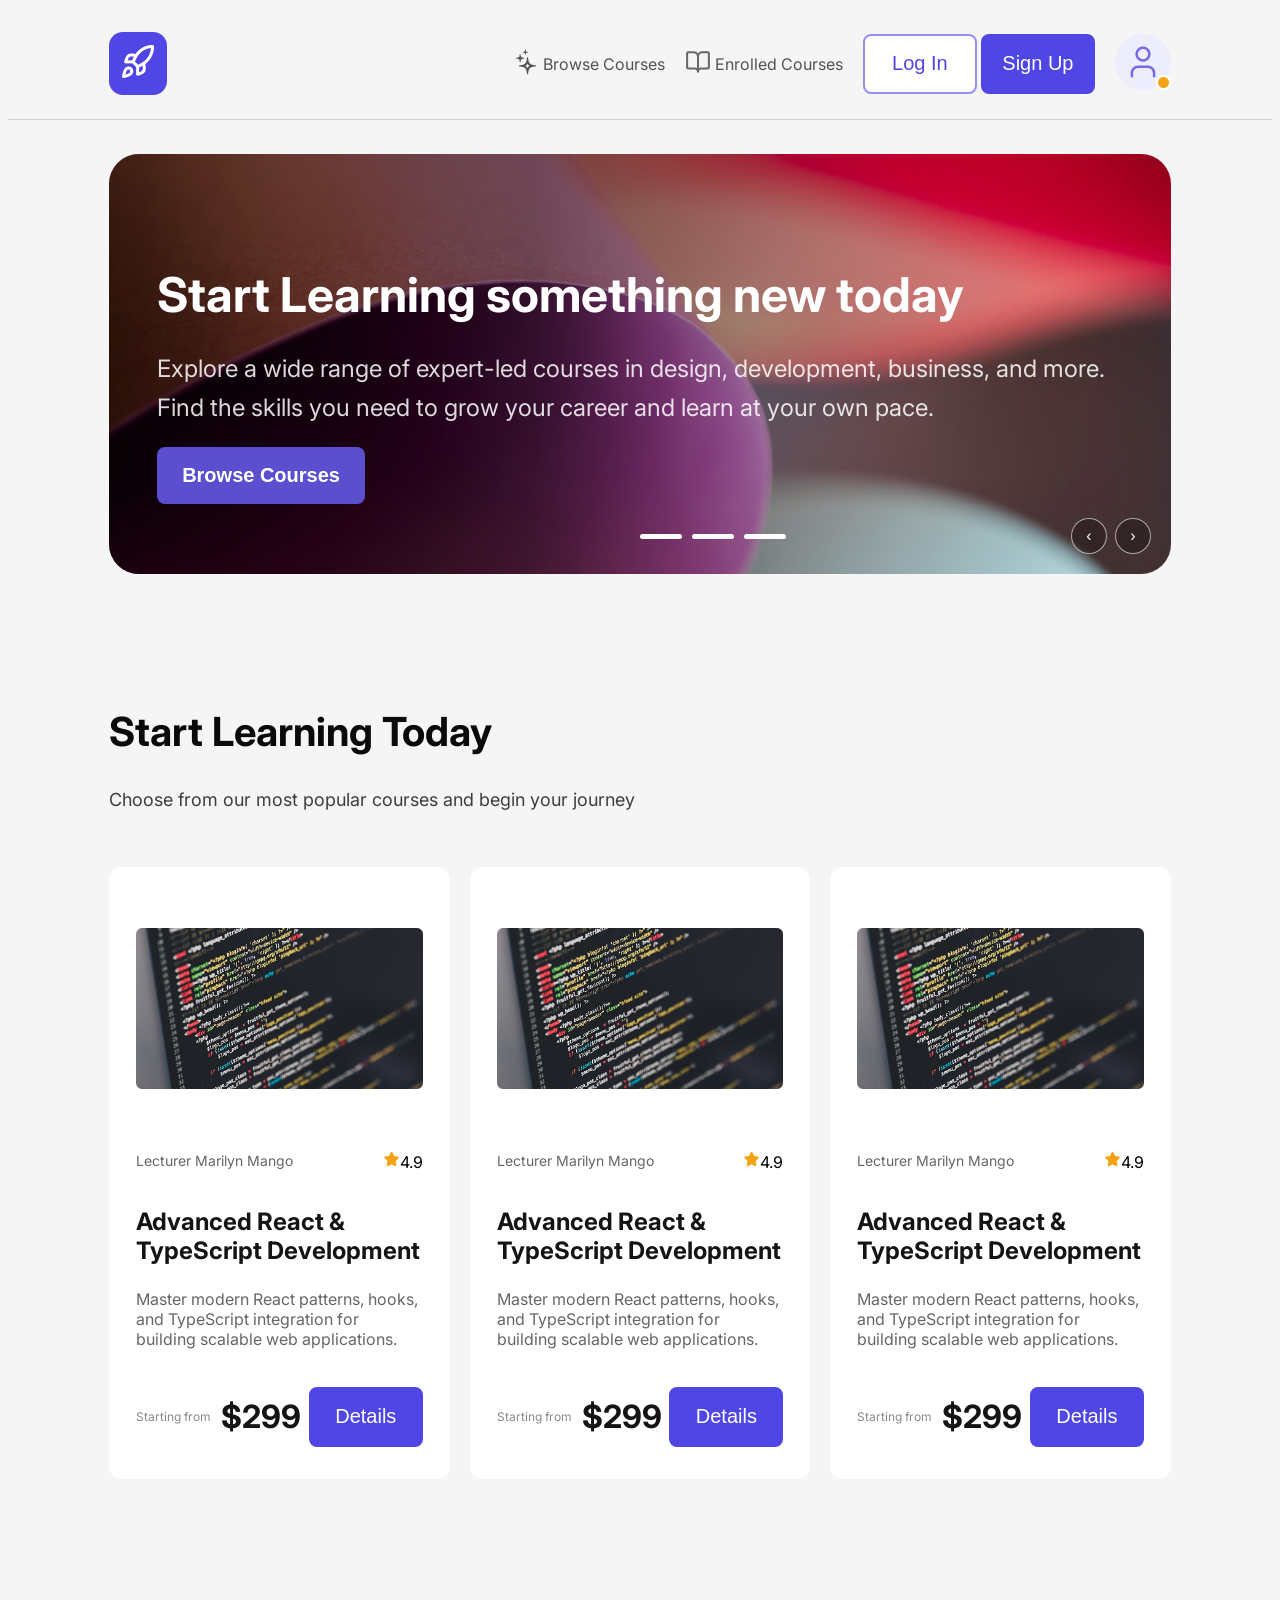
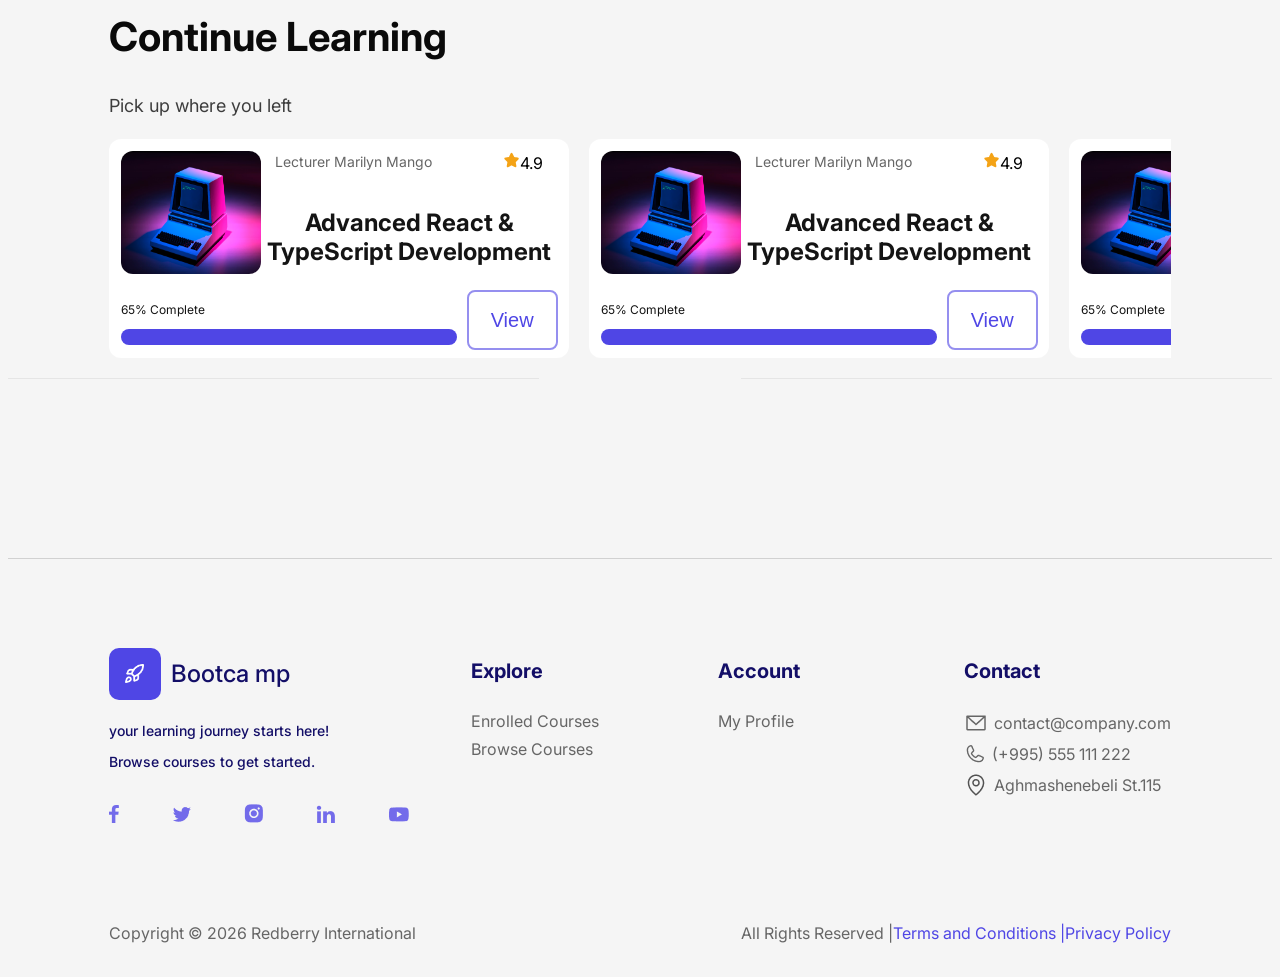
==== index.html @ 8516996d "finished home page and added sign up and login modal popups" ====
<!DOCTYPE html>
<html lang="en">
<head>
    <meta charset="UTF-8">
    <meta name="viewport" content="width=device-width, initial-scale=1.0">
    <title>Document</title>
    <link rel="stylesheet" href="style.css">
</head>
<body>
    <header class="page-header">
        <nav class="navbar">
            <a href="#">
                <div class="logo">
                    <img src="./assets/logo.png" alt="Logo">
                </div>
            </a>
            
            <div class="nav-right">
                <ul class="nav-links">
                    <a href="#">
                        <li class="nav-link">
                            <span class="nav-icon"><img src="./assets/Nav_icon_1.png" alt="Nav_icon_1"></span>
                            <span>Browse Courses</span>
                        </li>
                    </a>
                    
                    <a href="#">
                        <li class="nav-link">
                            <span class="nav-icon"><img src="./assets/Nav_icon_2.png" alt="Nav_icon_1"></span>
                            <span>Enrolled Courses</span>
                        </li>
                    </a>
                </ul>

                <div class="nav-auth">
                    <button class="btn btn-light open-btn" id="openModal">Log In</button>
                    <button class="btn btn-dark" id="openRegister">Sign Up</button>
                </div>

                <div class="nav-authed">
                    <img src="./assets/Avatar.png" alt="">
                </div>
            </div>
        </nav>
    </header>

    <!--Login Form-->

    <div class="overlay" id="modalOverlay">
        <div class="modal">
            <button class="close-btn" id="closeModal">&times;</button>

            <h2>Welcome Back</h2>
            <p>Log in to continue your learning</p>

            <div class="form-group">
                <label for="email">Email</label>
                <input type="email" id="email" placeholder="you@example.com">
            </div>

            <div class="form-group">
                <label for="password">Password</label>
                <div class="password-wrapper">
                    <input type="password" id="password" placeholder="••••••••">
                    <button type="button" class="eye-btn" id="togglePassword">👁</button>
                </div>
            </div>

            <button class="login-btn">Log In</button>

            <div class="divider">or</div>

            <div class="bottom-text">
                Don’t have an account? <a href="#">Sign Up</a>
            </div>
        </div>
    </div>

    <!-- Register form -->
    <div class="register-overlay" id="registerOverlay">
        <div class="register-modal">
            <button class="register-close" id="closeRegister">&times;</button>
            <button class="register-back" id="prevStepBtn">&#10094;</button>

            <h2>Create Account</h2>
            <p>Join and start learning today</p>

            <div class="register-progress">
                <span class="progress-line active"></span>
                <span class="progress-line"></span>
                <span class="progress-line"></span>
            </div>

            <form id="registerForm">
            <!-- Step 1 -->
            <div class="register-step active" data-step="1">
                <div class="form-group">
                    <label for="regEmail">Email*</label>
                    <input type="email" id="regEmail" placeholder="you@example.com" required>
                </div>

                <button type="button" class="register-btn" id="nextStep1">Next</button>
            </div>

            <!-- Step 2 -->
            <div class="register-step" data-step="2">
                <div class="form-group">
                    <label for="regPassword">Password*</label>
                    <div class="password-box">
                        <input type="password" id="regPassword" placeholder="Password" required>
                        <button type="button" class="eye-toggle" data-target="regPassword">👁</button>
                    </div>
                </div>

                <div class="form-group">
                    <label for="regConfirmPassword">Confirm Password*</label>
                    <div class="password-box">
                        <input type="password" id="regConfirmPassword" placeholder="••••••••" required>
                        <button type="button" class="eye-toggle" data-target="regConfirmPassword">👁</button>
                    </div>
                </div>

                <button type="button" class="register-btn" id="nextStep2">Next</button>
            </div>

            <!-- Step 3 -->
            <div class="register-step" data-step="3">
                <div class="form-group">
                    <label for="regUsername">Username*</label>
                    <input type="text" id="regUsername" placeholder="Username" required>
                </div>

                <div class="form-group">
                    <label>Upload Avatar</label>
                    <label for="avatarUpload" class="upload-box">
                        <div class="upload-icon">⇪</div>
                        <div>Drag and drop or <span>Upload file</span></div>
                        <small>JPG, PNG or WebP</small>
                    </label>
                    <input type="file" id="avatarUpload" accept=".jpg,.jpeg,.png,.webp" hidden>
                </div>

                <button type="submit" class="register-btn">Sign Up</button>
            </div>
            </form>

            <div class="register-divider">or</div>

            <div class="register-login-text">
                Already have an account? <a href="#">Log In</a>
            </div>
        </div>
    </div>

    <main>

        <section class="hero-slider">
            <div class="slider-wrap">
                <div class="slides" id="slides">

                    <div class="slide">
                        <div class="slide-bg" style="background-image: url('assets/slider-pic_1.png');"></div>
                        <div class="slide-overlay"></div>
                        <div class="slide-content">
                            <h1 class="slide-title">Start Learning something new today</h1>
                            <p class="slide-subtitle">Explore a wide range of expert-led courses in design, development, business, and more. Find the skills you need to grow your career and learn at your own pace.</p>
                            <button class="slide-btn">Browse Courses</button>
                        </div>
                    </div>

                    <div class="slide">
                        <div class="slide-bg" style="background-image: url('assets/slider-pic_1.png');"></div>
                        <div class="slide-overlay"></div>
                        <div class="slide-content">
                            <h1 class="slide-title">Start Learning something new today</h1>
                            <p class="slide-subtitle">Explore a wide range of expert-led courses in design, development, business, and more. Find the skills you need to grow your career and learn at your own pace.</p>
                            <button class="slide-btn">Browse Courses</button>
                        </div>
                    </div>

                    <div class="slide">
                        <div class="slide-bg" style="background-image: url('assets/slider-pic_1.png');"></div>
                        <div class="slide-overlay"></div>
                        <div class="slide-content">
                            <h1 class="slide-title">Start Learning something new today</h1>
                            <p class="slide-subtitle">Explore a wide range of expert-led courses in design, development, business, and more. Find the skills you need to grow your career and learn at your own pace.</p>
                            <button class="slide-btn">Browse Courses</button>
                        </div>
                    </div>

                </div>

                <div class="slider-bottom">
                    <div class="dots" id="dots">
                        <div class="dot active" onclick="goTo(0)"></div>
                        <div class="dot active" onclick="goTo(1)"></div>
                        <div class="dot active" onclick="goTo(2)"></div>
                    </div>
                    <div class="arrows">
                        <button class="arrow" onclick="prev()">&#8249;</button>
                        <button class="arrow" onclick="next()">&#8250;</button>                      
                </div>
            </div>
        </section>

        <section class="course-cards-section">
            
            <div class="component-titles">
                <h1>Start Learning Today</h1>
                <p>Choose from our most popular courses and begin your journey</p>
            </div>

            <div class="cards-wrapper">

                <div class="card">
                    <div class="image-wrapper">
                        <img src="./assets/card_pic_1.png" alt="">
                    </div>
                    <div class="rating">
                        <p>Lecturer Marilyn Mango</p>
                        <span><img src="./assets/star_icon.png" alt="">4.9</span>
                    </div>
                    <div class="card-content">
                        <h3 class="card-title">Advanced React & TypeScript Development</h3>
                        <p>Master modern React patterns, hooks, and TypeScript integration for building scalable web applications.</p>
                    </div>
                    <div class="card-footer">
                        <div class="price-div">
                            <small>Starting from</small>
                            <h3 class="price">$299</h3>
                        </div>

                        <button class="btn btn-dark">Details</button>
                    </div>
                </div>

                <div class="card">
                    <div class="image-wrapper">
                        <img src="./assets/card_pic_1.png" alt="">
                    </div>
                    <div class="rating">
                        <p>Lecturer Marilyn Mango</p>
                        <span><img src="./assets/star_icon.png" alt="">4.9</span>
                    </div>

                    <div class="card-content">
                        <h3 class="card-title">Advanced React & TypeScript Development</h3>
                        <p>Master modern React patterns, hooks, and TypeScript integration for building scalable web applications.</p>
                    </div>

                    <div class="card-footer">
                        <div class="price-div">
                            <small>Starting from</small>
                            <h3 class="price">$299</h3>
                        </div>

                        <button class="btn btn-dark">Details</button>
                    </div>
                </div>

                <div class="card">
                    <div class="image-wrapper">
                        <img src="./assets/card_pic_1.png" alt="">
                    </div>
                    <div class="rating">
                        <p>Lecturer Marilyn Mango</p>
                        <span><img src="./assets/star_icon.png" alt="">4.9</span>
                    </div>

                    <div class="card-content">
                        <h3 class="card-title">Advanced React & TypeScript Development</h3>
                        <p>Master modern React patterns, hooks, and TypeScript integration for building scalable web applications.</p>
                    </div>

                    <div class="card-footer">
                        <div class="price-div">
                            <small>Starting from</small>
                            <h3 class="price">$299</h3>
                        </div>

                        <button class="btn btn-dark">Details</button>
                    </div>
                </div>
                
            </div>
        </section>

        <section class="continue-learning-section">

            <div class="component-titles">
                <h1>Continue Learning</h1>
                <p>Pick up where you left</p>
            </div>

            <div class="cards-wrapper">
                <div class="card-small">
                    <div class="small-card-top">
                        <div class="card-small-img">
                            <img src="./assets/15d2add9f18fc16388ceb80abb81b0a2e0f7949b.png" alt="">
                        </div>
                        <div class="small-card-content">
                            <div class="rating">
                                <p>Lecturer Marilyn Mango</p>
                                <span><img src="./assets/star_icon.png" alt="">4.9</span>
                            </div>

                            <div class="card-title-div">
                                <h3 class="card-title">Advanced React & TypeScript Development</h3>
                            </div>
                        </div>
                    </div>
                    
                    <div class="card-progress-wrapper">
                        <div class="progress">
                            <p>65% Complete</p>
                            <div class="progress-bar"></div>
                        </div>
                        <button class="btn btn-light">View</button>
                    </div>
                </div>

                <div class="card-small">
                    <div class="small-card-top">
                        <div class="card-small-img">
                            <img src="./assets/15d2add9f18fc16388ceb80abb81b0a2e0f7949b.png" alt="">
                        </div>
                        <div class="small-card-content">
                            <div class="rating">
                                <p>Lecturer Marilyn Mango</p>
                                <span><img src="./assets/star_icon.png" alt="">4.9</span>
                            </div>

                            <div class="card-title-div">
                                <h3 class="card-title">Advanced React & TypeScript Development</h3>
                            </div>
                        </div>
                    </div>
                    
                    <div class="card-progress-wrapper">
                        <div class="progress">
                            <p>65% Complete</p>
                            <div class="progress-bar"></div>
                        </div>
                        <button class="btn btn-light">View</button>
                    </div>
                </div>

                <div class="card-small">
                    <div class="small-card-top">
                        <div class="card-small-img">
                            <img src="./assets/15d2add9f18fc16388ceb80abb81b0a2e0f7949b.png" alt="">
                        </div>
                        <div class="small-card-content">
                            <div class="rating">
                                <p>Lecturer Marilyn Mango</p>
                                <span><img src="./assets/star_icon.png" alt="">4.9</span>
                            </div>

                            <div class="card-title-div">
                                <h3 class="card-title">Advanced React & TypeScript Development</h3>
                            </div>
                        </div>
                    </div>
                    
                    <div class="card-progress-wrapper">
                        <div class="progress">
                            <p>65% Complete</p>
                            <div class="progress-bar"></div>
                        </div>
                        <button class="btn btn-light">View</button>
                    </div>
                </div>
            </div>
        </section>

    </main>

    <div class="divider"></div>

    <footer class="page-footer">
        <div class="footer-wrapper">
            <div class="footer-left">
                <div class="footer-logo-div">
                    <img class="logo-footer" src="./assets/logo.png" alt="">
                    <h2>Bootca mp</h2>
                </div>

                <div class="footer-text">
                    <p>your learning journey starts here!</p>
                    <p>Browse courses to get started.</p>
                </div>

                <div class="footer-socials">
                    <a href=""><img src="./assets/Facebook.png" alt=""></a>
                    <a href=""><img src="./assets/Twitter.png" alt=""></a>
                    <a href=""><img src="./assets/Instagram.png" alt=""></a>
                    <a href=""><img src="./assets/LinkedIn.png" alt=""></a>
                    <a href=""><img src="./assets/YouTube.png" alt=""></a>
                </div>
            </div>

            <div class="footer-right">
                <div class="footer-column">
                    <h3 class="footer-column-title">Explore</h3>
                    <a href="#">Enrolled Courses</a>
                    <a href="">Browse Courses</a>
                </div>

                <div class="footer-column">
                    <h3 class="footer-column-title">Account</h3>
                    <a href="#">My Profile</a>
                </div>

                <div class="footer-column">
                    <h3 class="footer-column-title">Contact</h3>
                    <span><img src="./assets/mail_icon.png" alt="">contact@company.com</span>
                    <span><img src="./assets/phone_icon.png" alt="">(+995) 555 111 222</span>
                    <span><img src="./assets/location_icon.png" alt="">Aghmashenebeli St.115</span>
                </div>
            </div>
        </div>

        <div class="footer-copyright">
            <p>Copyright © 2026 Redberry International</p>
            <div class="copyright-right">
                <p>All Rights Reserved <span>|</span></p>
                <a href="">Terms and Conditions <span>|</span></a>
                <a href=""> Privacy Policy</a>
            </div>
        </div>
    </footer>
    
    <script src="./script.js"></script>
</body>
</html>
---- style.css ----
@import url('https://fonts.googleapis.com/css2?family=Inter:ital,opsz,wght@0,14..32,100..900;1,14..32,100..900&family=Noto+Sans+Georgian:wght@100..900&family=Noto+Serif+Georgian:wght@100..900&family=Poppins:ital,wght@0,100;0,200;0,300;0,400;0,500;0,600;0,700;0,800;0,900;1,100;1,200;1,300;1,400;1,500;1,600;1,700;1,800;1,900&family=Quicksand:wght@300..700&display=swap');

body{
    background-color: #F5F5F5;
    font-family: 'inter';
}

a{
    text-decoration: none;
}

.page-header{
    width: 100%;;
    border-bottom: 1px solid #D1D1D1;
    padding-top: 24px;
    padding-bottom: 24px;
}

/* ─── Navigation Bar ─── */

.navbar{
    display: flex;
    justify-content: space-between;
    align-items: center;
    width: 84%;
    margin: auto;
}

.logo{
    background-color: #4F46E5;
    width: fit-content;
    padding: 13px;
    border-radius: 14px;
}

ul{
    list-style-type: none;
}

.nav-links{
    display: flex;
    justify-content: space-between;
    gap: 20px;
    align-items: center;
}

.nav-link{
    display: flex;
    align-items: center;
    gap: 4px;
}

.nav-links a{
    color: #525252;
}

.nav-right{
    display: flex;
    justify-content: space-between;
    align-items: center;
    gap: 20px;
}

.nav-authed{
  cursor: pointer;
}

/* ─── Log in and Sign up buttons ─── */

.btn{
  width: 114px;
  height: 60px;
  padding: 12px 16px 12px 16px;
  font-size: 10px;
  border-radius: 8px;
  font-size: 20px;
  cursor: pointer;
}

.btn-light{
    background-color: white;
    color: #4F46E5;
    border: 2px solid #958FEF;
}

.btn-dark{
    background-color: #4F46E5;
    color: #FFFFFF;
    border: none;
    border: 2px solid #4F46E5;
}

main{
    width: 84%;
    margin: auto;
}

.hero-slider{
  padding-bottom: 100px;
}

.slider-wrap {
  margin-top: 34px;
  border-radius: 30px;
  overflow: hidden;
  position: relative;
  height: 420px;
}

.slides {
  display: flex;
  height: 100%;
  transition: transform 0.5s ease;
}

.slide {
  min-width: 100%;
  height: 100%;
  position: relative;
  display: flex;
  align-items: center;
}

.slide-bg {
  position: absolute;
  inset: 0;
  background-size: cover;
  background-position: center;
}


.slide-overlay {
  position: absolute;
  inset: 0;
  background: linear-gradient(to right, rgba(0,0,0,0.55) 40%, transparent 100%);
}


.slide-content {
  position: relative;
  z-index: 1;
  padding: 2.5rem 3rem;
  max-width: 1470px;
}

.slide-title {
  color: #fff;
  font-size: 48px;
  font-weight: 700;
  line-height: 1.3;
  margin-bottom: 12px;
}

.slide-subtitle {
  color: rgba(255, 255, 255, 0.85);
  font-size: 24px;
  line-height: 1.6;
  margin-bottom: 20px;
}

.slide-btn {
  display: inline-block;
  padding: 17px 25px;
  background: #5b4fcf;
  color: #fff;
  border: none;
  border-radius: 8px;
  font-size: 20px;
  font-weight: 600;
  cursor: pointer;
}

.slide-btn:hover {
  background: #4a3fb5;
}

.slider-bottom {
  position: absolute;
  bottom: 20px;
  left: 0;
  right: 0;
  display: flex;
  align-items: center;
  justify-content: space-between;
  padding: 0 20px;
  z-index: 10;
}

.dots {
  display: flex;
  gap: 10px;
  margin-left: 50%;
}

.dot {
  width: 28px;
  height: 5px;
  border-radius: 3px;
  background: rgba(255, 255, 255, 0.4);
  cursor: pointer;
  transition: background 0.3s, width 0.3s;
}

.dot.active {
  background: #fff;
  width: 42px;
}

.arrows {
  display: flex;
  gap: 8px;
}

.arrow {
  width: 36px;
  height: 36px;
  border-radius: 50%;
  border: 1.5px solid rgba(255, 255, 255, 0.6);
  background: rgba(0, 0, 0, 0.25);
  color: #fff;
  font-size: 16px;
  cursor: pointer;
  display: flex;
  align-items: center;
  justify-content: center;
  transition: background 0.2s;
}

.arrow:hover {
  background: rgba(0, 0, 0, 0.5);
}

.section-titles{
  height: 76px;
}

.section-title{
  color: #0A0A0A;
  font-size: 40px;
}

.section-subtitle{
  color: #3D3D3D;
  size: 18px;
}

/* ─── Cards Section ─── */


.course-cards-section{
  padding-bottom: 100px;
}

.cards-wrapper{
  overflow: hidden;
  width: 100%;
  display: flex;
  justify-content: space-between;
  gap: 20px;
}

.component-titles{
  width: 540px;
  height: 80px;
  padding-bottom: 80px;
}

.card{
  background-color: #FFFFFF;
  width: 480px;
  height: fit-content;
  padding:10px;
  border: 1px solid #FFFFFF;
  border-radius: 12px;
}

.image-wrapper{
  width: 100%;
  height: 260px;
  display: flex;
  align-items: center;
  justify-content: center;
  margin: auto;
}

.image-wrapper img{
  width: 90%;
}

.rating{
  width: 90%;
  margin: auto;
  display: flex;
  justify-content: space-between;
  align-items: center;
}

.card-content{
  width: 90%;
  margin: auto;
}

.price-div{
  display: flex;
  align-items: center;
  gap: 10px;
}

.card-footer{
  width: 90%;
  margin: auto;
  display: flex;
  justify-content: space-between;
  align-items: center;
}

.rating p{
  color: #666666;
  font-size: 14px;
}

.card-content p{
  color: #666666;
  font-size: 16px;
}

.price-div small{
  color: #8A8A8A;
  font-size: 12px;
}

.price{
  color: #141414;
  font-size: 32px;
}

.card-title{
  color: #141414;
  font-size: 24px;
}

.component-titles h1{
  color: #0A0A0A;
  font-size: 40px;
}

.component-titles p{
  color: #3D3D3D;
  font-size: 18px;
}

/* ─── Continue Learning Section ─── */

.continue-learning-section{
  display: flex;
  flex-direction: column;
}

.card-small{
  width: 490px;
  height: 219px;
  background-color: white;
  border-radius: 12px;
}

.card-small-img img{
  width: 140px;
  height: 123px;
  border-radius: 12px;
}

.small-card-top{
  width: 95%;
  margin: auto;
  display: flex;
  justify-content: space-between;
  align-items: center;
}

.small-card-content{
  display: flex;
  flex-direction: column;
}

.card-title-div{
  text-align: center;
}

.card-progress-wrapper{
  width: 95%;
  margin: auto;
  display: flex;
  justify-content: space-between;
  gap: 10px;
}

.card-progress-wrapper p{
  font-size: 12px;
  color: #141414;
}

.progress-bar{
  width: 336px;
  height: 16px;
  background-color: #4F46E5;
  border-radius: 30px;
}


/* ─── Footer ─── */

.footer-wrapper{
  display: flex;
  justify-content: space-between;
  width: 84%;
  margin-left: auto;
  margin-right: auto;
}

.page-footer{
  padding-top: 80px;
  margin-top: 200px;
  padding-bottom: 10px;
  width: 100%;
  border-top: 1px solid #D1D1D1;
}

.footer-left{
  flex: 0 0 300px;
  min-width: 0;
}

.logo-footer{
  background-color: #4F46E5;
  width: 19px;
  height: 19px;
  padding: 16px 17px 17px 16px;
  border-radius: 10px;
}

.footer-logo-div{
  display: flex;
  align-items: center;
  gap: 10px;
}

.footer-logo-div h2{
  color: #130E67;
  font-size: 24px;
  font-weight: 500;
}

.footer-text{
  color: #130E67;
  font-size: 14px;
  font-weight: 500;
}

.footer-socials{
  display: flex;
  justify-content: space-between;
  align-items: center;
  gap: 22px;
  padding-top: 20px;
}

/* ─── Footer Right Side ─── */

.footer-right{
  flex: 0 0 700px;
  display: flex;
  justify-content: space-between;
  gap: 40px;
}

.footer-column{
  display: flex;
  flex-direction: column;
  gap: 8px;
  flex: 1;
  min-width: 0;
}

.footer-column a{
  color: #666666;
  text-decoration: none;
  font-weight: 400;
  font-size: 16px;
}

.footer-column span{
  display: flex;
  align-items: center;
  color:#666666;
  gap: 6px;
  font-weight: 400;
  font-size: 16px;
}

.footer-column-title{
  color: #130E67;
  font-size: 20px;
  font-weight: 600px;
}

.footer-copyright{
  color: #666666;
  padding-top: 80px;
  display: flex;
  justify-content: space-between;
  width: 84%;
  margin: auto;
}

.copyright-right{
  display: flex;
  justify-content: space-evenly;
  align-items: center;
}

.copyright-right a{
  text-decoration: none;
  color: #4F46E5;
}

/* Sign in popup */
.overlay {
  position: fixed;
  inset: 0;
  background: rgba(0, 0, 0, 0.25);
  display: none;
  justify-content: center;
  align-items: center;
  z-index: 999;
}

.overlay.active {
  display: flex;
}

.modal {
  background: #fff;
  width: 420px;
  max-width: 90%;
  border-radius: 14px;
  padding: 30px 28px;
  position: relative;
  box-shadow: 0 20px 50px rgba(0, 0, 0, 0.2);
}

.close-btn {
  position: absolute;
  top: 14px;
  right: 16px;
  font-size: 28px;
  color: #888;
  cursor: pointer;
  border: none;
  background: none;
}

.close-btn:hover {
  color: #333;
}

.modal h2 {
  text-align: center;
  font-size: 42px;
  margin-bottom: 8px;
  color: #111;
  font-weight: 700;
}

.modal p {
  text-align: center;
  color: #777;
  margin-bottom: 28px;
  font-size: 16px;
}

.form-group {
  margin-bottom: 18px;
}

.form-group label {
  display: block;
  margin-bottom: 8px;
  font-size: 15px;
  color: #333;
  font-weight: 600;
}

.form-group input {
  width: 90%;
  padding: 14px;
  border: 1px solid #d4d4d4;
  border-radius: 8px;
  font-size: 16px;
  outline: none;
}

.form-group input:focus {
  border-color: #5b4df5;
}

.password-wrapper {
  position: relative;
}


.eye-btn {
  position: absolute;
  right: 12px;
  top: 50%;
  transform: translateY(-50%);
  border: none;
  background: none;
  cursor: pointer;
  font-size: 18px;
  color: #777;
}

.login-btn {
  width: 100%;
  padding: 14px;
  border: none;
  border-radius: 8px;
  background: #5546f2;
  color: white;
  font-size: 16px;
  cursor: pointer;
  margin-top: 6px;
  transition: 0.2s;
}

.login-btn:hover {
  background: #4537db;
}

.divider {
  text-align: center;
  margin: 20px 0 14px;
  color: #aaa;
  position: relative;
  font-size: 14px;
}

.divider::before,
.divider::after {
  content: "";
  position: absolute;
  top: 50%;
  width: 42%;
  height: 1px;
  background: #e5e5e5;
}

.divider::before {
  left: 0;
}

.divider::after {
  right: 0;
}

.bottom-text {
  text-align: center;
  font-size: 14px;
  color: #666;
}

.bottom-text a {
  color: #111;
  font-weight: 600;
  text-decoration: underline;
}

/* -- registration -- */

.register-overlay {
  position: fixed;
  inset: 0;
  background: rgba(0, 0, 0, 0.28);
  display: none;
  justify-content: center;
  align-items: center;
  z-index: 9999;
}

.register-overlay.active {
  display: flex;
}

.register-modal {
  position: relative;
  width: 380px;
  max-width: 92%;
  background: #fff;
  border-radius: 14px;
  padding: 28px 26px 24px;
  box-shadow: 0 20px 50px rgba(0, 0, 0, 0.18);
}

.register-close,
.register-back {
  position: absolute;
  top: 14px;
  border: none;
  background: none;
  font-size: 28px;
  color: #888;
  cursor: pointer;
  line-height: 1;
}

.register-close {
  right: 16px;
}

.register-back {
  left: 16px;
  display: none;
}

.register-close:hover,
.register-back:hover {
  color: #333;
}

.register-modal h2 {
  text-align: center;
  font-size: 28px;
  font-weight: 700;
  color: #1c1c1c;
  margin-bottom: 8px;
  margin-top: 18px;
}

.register-modal p {
  text-align: center;
  color: #777;
  font-size: 15px;
  margin-bottom: 18px;
}

.register-progress {
  display: flex;
  gap: 8px;
  margin-bottom: 22px;
}

.progress-line {
  flex: 1;
  height: 6px;
  background: #e4e1ff;
  border-radius: 999px;
}

.progress-line.active {
  background: #5647f5;
}

.register-step {
  display: none;
}

.register-step.active {
  display: block;
}

.form-group {
  margin-bottom: 18px;
}

.form-group label {
  display: block;
  margin-bottom: 8px;
  color: #333;
  font-size: 14px;
  font-weight: 600;
}

.form-group input[type="email"],
.form-group input[type="password"],
.form-group input[type="text"] {
  width: 90%;
  height: 46px;
  padding: 0 14px;
  border: 1px solid #d8d8d8;
  border-radius: 8px;
  font-size: 15px;
  outline: none;
}

.form-group input:focus {
  border-color: #5647f5;
}

.password-box {
  position: relative;
}

.password-box input {
  padding-right: 46px;
}

.eye-toggle {
  position: absolute;
  right: 12px;
  top: 50%;
  transform: translateY(-50%);
  border: none;
  background: none;
  color: #888;
  cursor: pointer;
  font-size: 16px;
}

.register-btn {
  width: 100%;
  height: 48px;
  border: none;
  border-radius: 8px;
  background: #5647f5;
  color: white;
  font-size: 16px;
  cursor: pointer;
  margin-top: 4px;
}

.register-btn:hover {
  background: #4637e6;
}

.upload-box {
  border: 1.5px solid #d8d8d8;
  border-radius: 10px;
  min-height: 108px;
  display: flex;
  flex-direction: column;
  justify-content: center;
  align-items: center;
  color: #666;
  text-align: center;
  cursor: pointer;
  padding: 16px;
}

.upload-box span {
  color: #5647f5;
  text-decoration: underline;
}

.upload-box small {
  display: block;
  margin-top: 6px;
  color: #9a9a9a;
}

.upload-icon {
  font-size: 28px;
  margin-bottom: 8px;
  color: #999;
}

.register-divider {
  text-align: center;
  margin: 18px 0 12px;
  color: #aaa;
  position: relative;
  font-size: 14px;
}

.register-divider::before,
.register-divider::after {
  content: "";
  position: absolute;
  top: 50%;
  width: 43%;
  height: 1px;
  background: #e5e5e5;
}

.register-divider::before {
  left: 0;
}

.register-divider::after {
  right: 0;
}

.register-login-text {
  text-align: center;
  font-size: 14px;
  color: #666;
}

.register-login-text a {
  color: #222;
  font-weight: 600;
  text-decoration: underline;
}
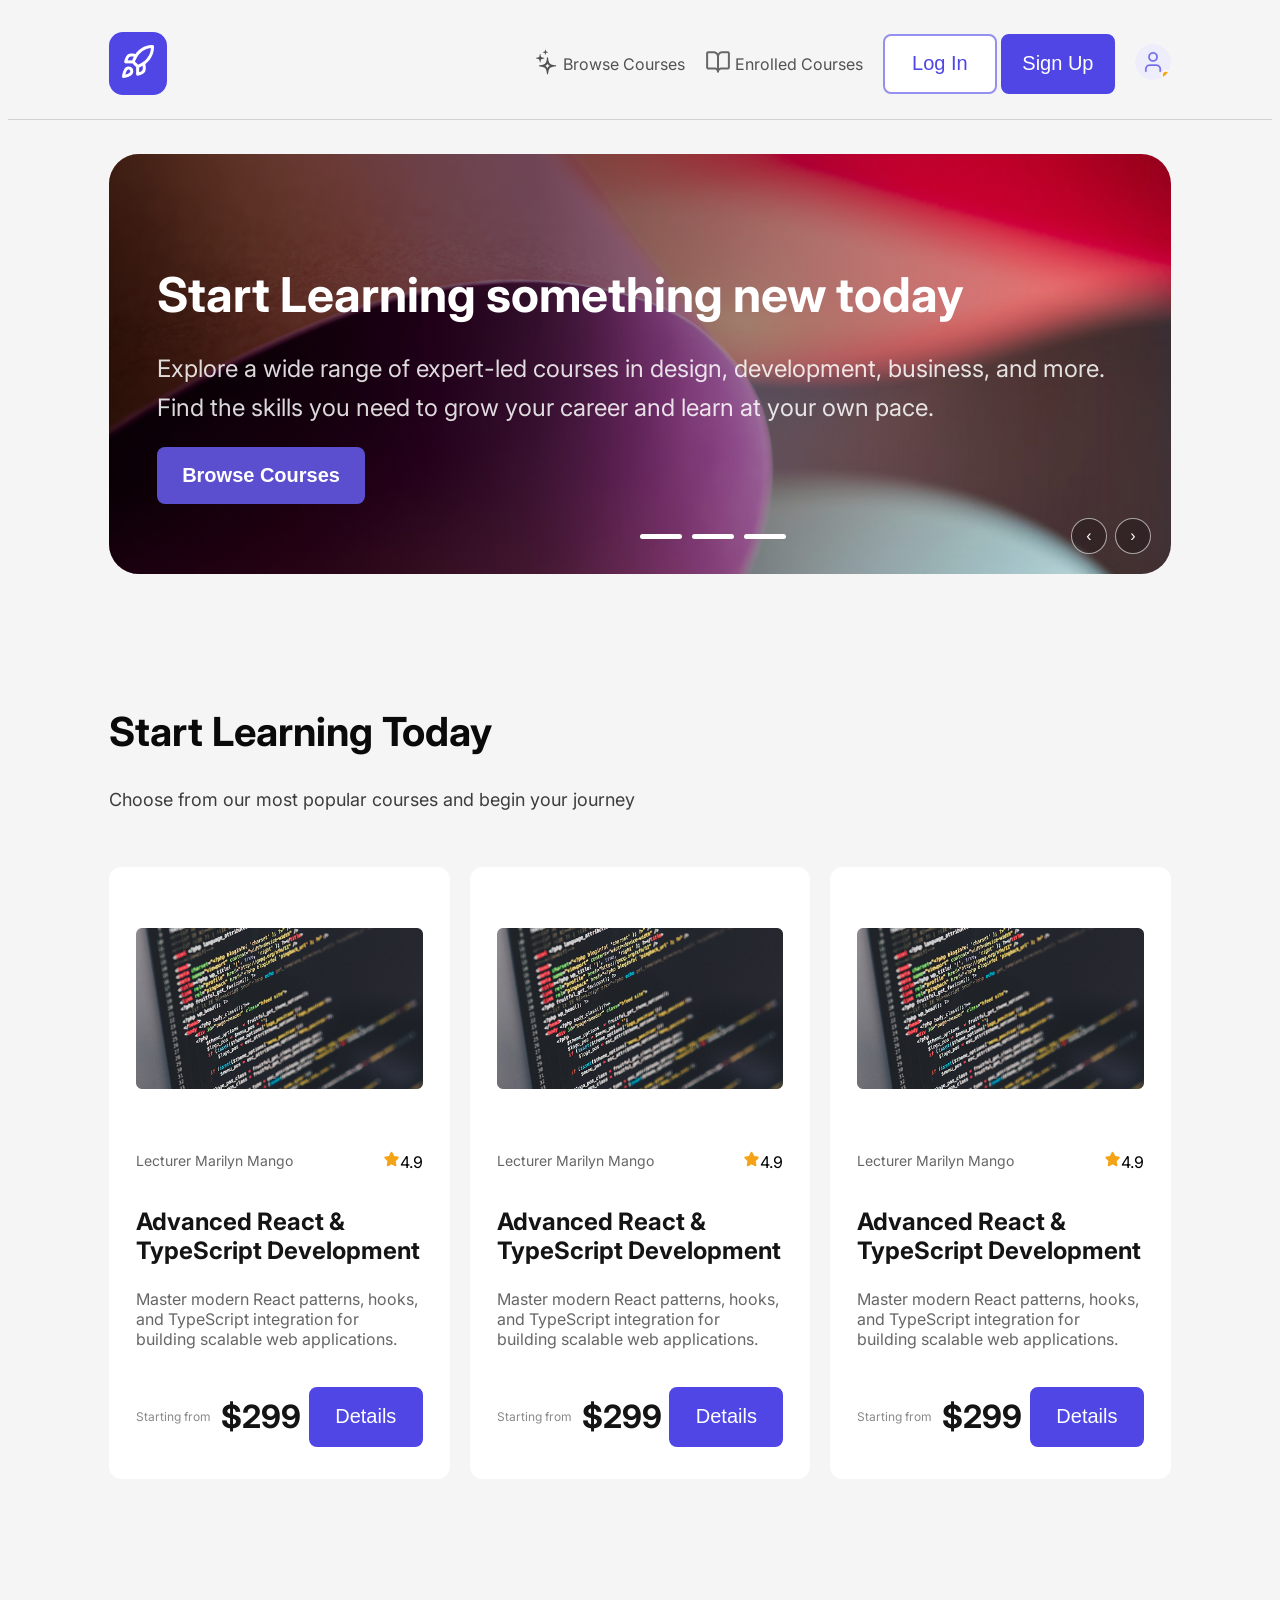
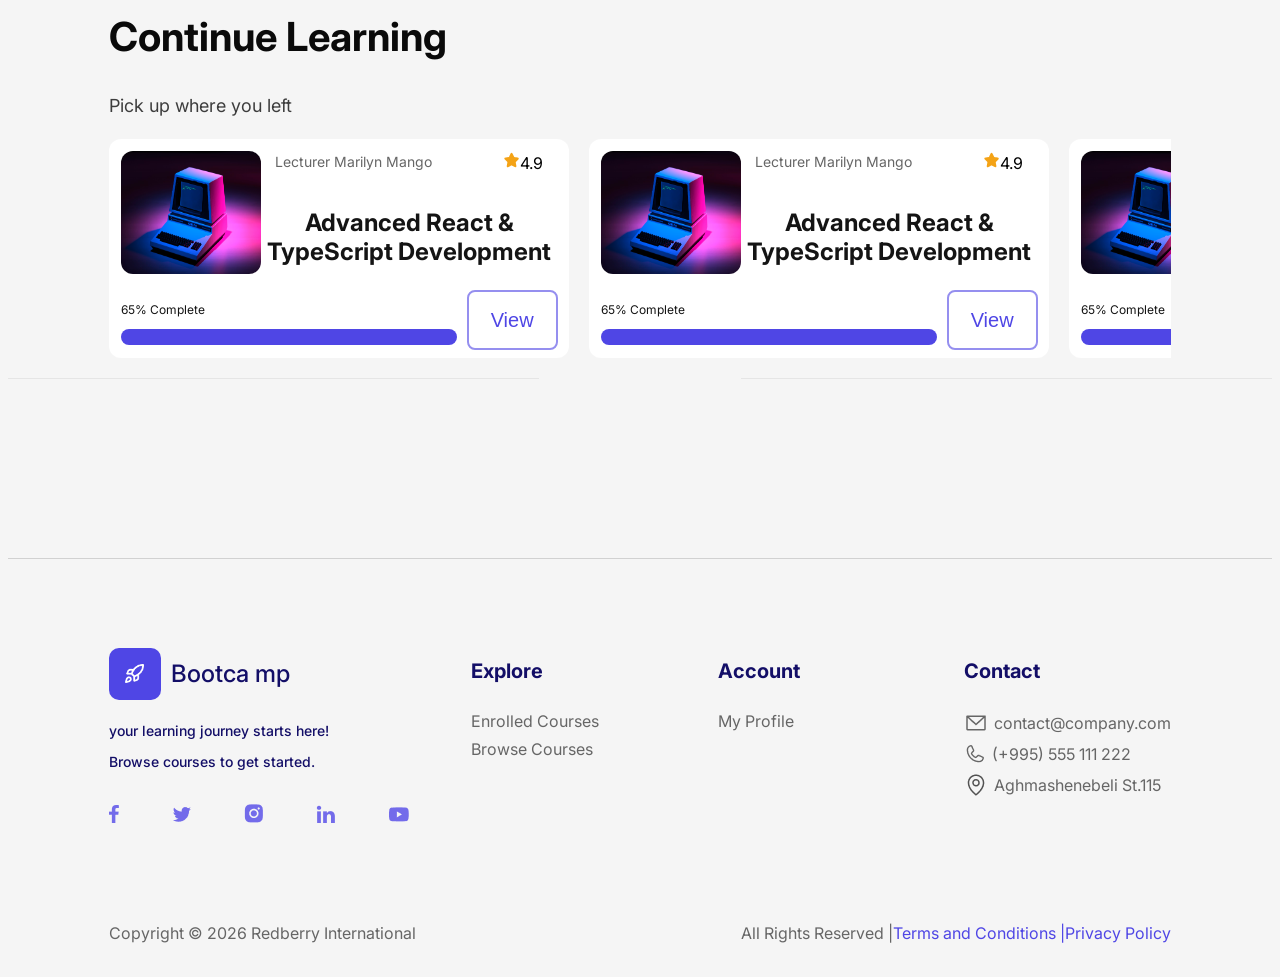
==== commit 481971c0: "added profile modal, fixed popups css" ====
--- a/index.html
+++ b/index.html
@@ -38,7 +38,9 @@
                 </div>
 
                 <div class="nav-authed">
-                    <img src="./assets/Avatar.png" alt="">
+                    <button class="profile-icon-btn" id="openProfileModal">
+                        <img src="./assets/Avatar.png" alt="">
+                    </button>
                 </div>
             </div>
         </nav>
@@ -152,6 +154,71 @@
         </div>
     </div>
 
+    <!--Profile Modal-->
+    <div class="profile-overlay" id="profileOverlay">
+        <div class="profile-modal">
+            <button class="profile-close" id="closeProfileModal">&times;</button>
+
+            <h2>Profile</h2>
+
+            <div class="profile-header">
+                <img src="https://via.placeholder.com/56" alt="Avatar" class="profile-avatar">
+                <div class="profile-user-info">
+                    <h3>Username</h3>
+                    <p><span class="green-dot"></span> Profile is Complete</p>
+                </div>
+            </div>
+
+            <form>
+            <div class="profile-form-group">
+                <label for="fullName">Full Name</label>
+                <div class="input-icon-wrap">
+                    <input type="text" id="fullName" placeholder="Username">
+                    <span class="input-icon">✎</span>
+                </div>
+            </div>
+
+            <div class="profile-form-group">
+                <label for="profileEmail">Email</label>
+                <div class="input-icon-wrap">
+                    <input type="email" id="profileEmail" placeholder="Email@gmail.com">
+                    <span class="input-icon">✓</span>
+                </div>
+            </div>
+
+            <div class="profile-row">
+                <div class="profile-form-group">
+                <label for="mobileNumber">Mobile Number</label>
+                    <div class="input-icon-wrap">
+                        <input type="text" id="mobileNumber" placeholder="+995 599209820">
+                        <span class="input-icon">✓</span>
+                    </div>
+                </div>
+
+                <div class="profile-form-group small-field">
+                    <label for="age">Age</label>
+                    <div class="input-icon-wrap">
+                        <input type="text" id="age" placeholder="29">
+                        <span class="input-icon">⌄</span>
+                    </div>
+                </div>
+            </div>
+
+            <div class="profile-form-group">
+                <label>Upload Avatar</label>
+                <label for="profileAvatarUpload" class="profile-upload-box">
+                <div class="upload-arrow">⇪</div>
+                <div>Drag and drop or <span>Upload file</span></div>
+                <small>JPG, PNG or WebP</small>
+                </label>
+                <input type="file" id="profileAvatarUpload" hidden accept=".jpg,.jpeg,.png,.webp">
+            </div>
+
+            <button type="submit" class="profile-update-btn">Update Profile</button>
+            </form>
+        </div>
+    </div>
+
     <main>
 
         <section class="hero-slider">
--- a/style.css
+++ b/style.css
@@ -899,4 +899,209 @@
   color: #222;
   font-weight: 600;
   text-decoration: underline;
+}
+
+/* Profile popup modal */
+
+.profile-icon-btn{
+  border: none;
+  cursor: pointer;
+}
+
+.profile-overlay {
+  position: fixed;
+  inset: 0;
+  background: rgba(0, 0, 0, 0.28);
+  display: none;
+  justify-content: center;
+  align-items: center;
+  z-index: 9999;
+}
+
+.profile-overlay.active {
+  display: flex;
+}
+
+.profile-modal {
+  width: 390px;
+  max-width: 92%;
+  background: #fff;
+  border-radius: 14px;
+  padding: 28px 24px 26px;
+  position: relative;
+  box-shadow: 0 20px 50px rgba(0, 0, 0, 0.18);
+}
+
+.profile-close {
+  position: absolute;
+  top: 14px;
+  right: 16px;
+  border: none;
+  background: none;
+  font-size: 28px;
+  color: #999;
+  cursor: pointer;
+}
+
+.profile-close:hover {
+  color: #333;
+}
+
+.profile-modal h2 {
+  text-align: center;
+  font-size: 26px;
+  font-weight: 700;
+  color: #1d1d1d;
+  margin-bottom: 22px;
+}
+
+.profile-header {
+  display: flex;
+  align-items: center;
+  gap: 14px;
+  margin-bottom: 22px;
+}
+
+.profile-avatar {
+  width: 56px;
+  height: 56px;
+  border-radius: 50%;
+  object-fit: cover;
+}
+
+.profile-user-info h3 {
+  font-size: 18px;
+  color: #222;
+  margin-bottom: 4px;
+}
+
+.profile-user-info p {
+  font-size: 12px;
+  color: #69c86b;
+  display: flex;
+  align-items: center;
+  gap: 6px;
+}
+
+.green-dot {
+  width: 10px;
+  height: 10px;
+  background: #32c94b;
+  border-radius: 50%;
+  display: inline-block;
+}
+
+.profile-form-group {
+  margin-bottom: 16px;
+}
+
+.profile-form-group label {
+  display: block;
+  margin-bottom: 8px;
+  font-size: 14px;
+  color: #333;
+  font-weight: 500;
+}
+
+.input-icon-wrap {
+  position: relative;
+}
+
+.input-icon-wrap input {
+  width: 80%;
+  height: 44px;
+  border: 1px solid #d5d5d5;
+  border-radius: 8px;
+  padding: 0 38px 0 12px;
+  font-size: 14px;
+  outline: none;
+}
+
+.input-icon-wrap input:focus {
+  border-color: #5546f2;
+}
+
+.input-icon {
+  position: absolute;
+  right: 12px;
+  top: 50%;
+  transform: translateY(-50%);
+  color: #b1b1b1;
+  font-size: 14px;
+  pointer-events: none;
+}
+
+.profile-row {
+  display: flex;
+  flex-direction: column;
+  gap: 12px;
+}
+
+.profile-row .profile-form-group {
+  flex: 1;
+}
+
+.profile-row .small-field {
+  max-width: 95px;
+}
+
+.profile-upload-box {
+  min-height: 106px;
+  border: 1.5px solid #d6d6d6;
+  border-radius: 10px;
+  display: flex;
+  flex-direction: column;
+  justify-content: center;
+  align-items: center;
+  color: #777;
+  text-align: center;
+  cursor: pointer;
+  padding: 16px;
+}
+
+.profile-upload-box span {
+  color: #5546f2;
+  text-decoration: underline;
+}
+
+.profile-upload-box small {
+  color: #aaa;
+  margin-top: 5px;
+}
+
+.upload-arrow {
+  font-size: 28px;
+  color: #999;
+  margin-bottom: 8px;
+}
+
+.profile-update-btn {
+  width: 100%;
+  height: 46px;
+  border: none;
+  border-radius: 8px;
+  background: #5546f2;
+  color: #fff;
+  font-size: 16px;
+  cursor: pointer;
+  margin-top: 12px;
+}
+
+.profile-update-btn:hover {
+  background: #4537db;
+}
+
+.profile-icon-btn {
+  border: none;
+  background: none;
+  cursor: pointer;
+  padding: 0;
+}
+
+.profile-icon-btn img {
+  width: 36px;
+  height: 36px;
+  border-radius: 50%;
+  object-fit: cover;
+  display: block;
 }
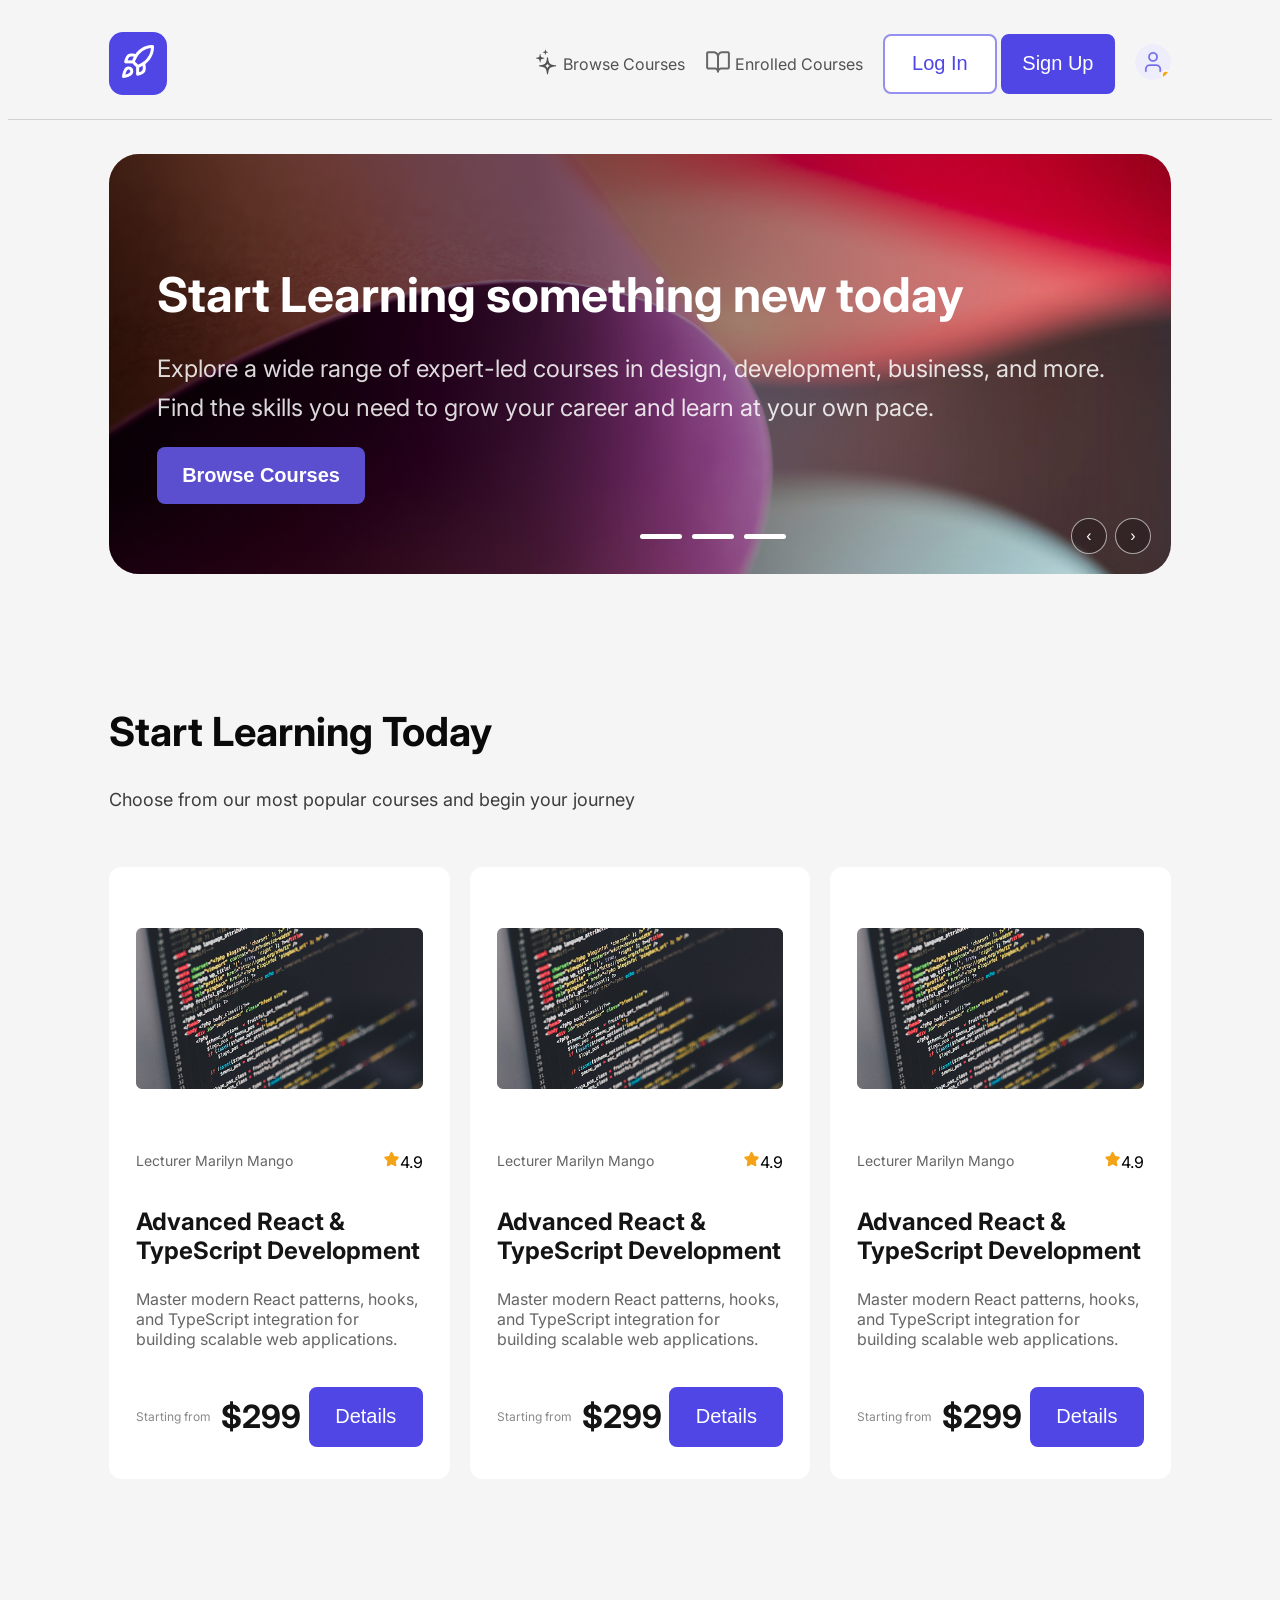
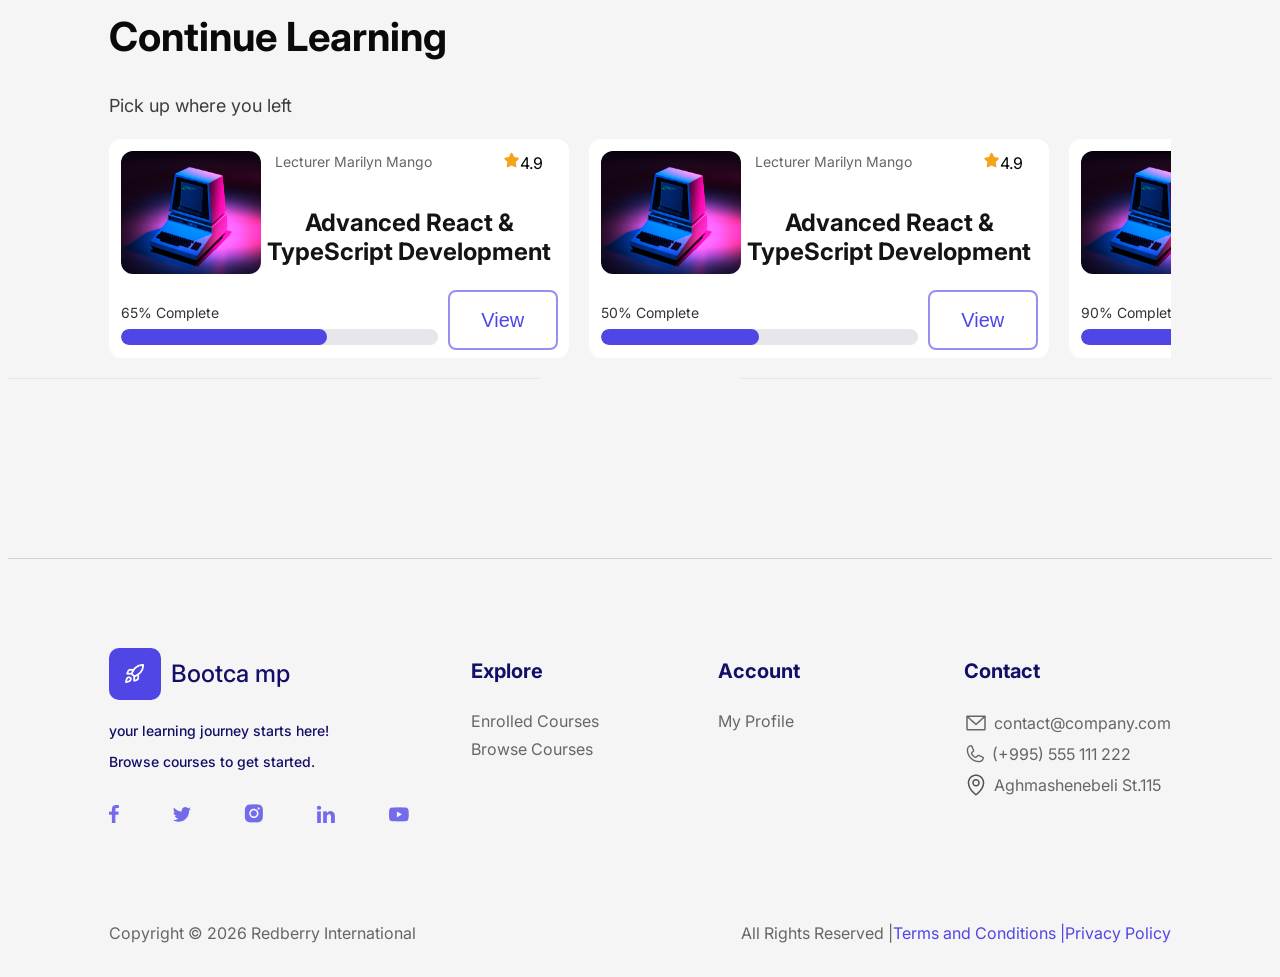
==== commit 69eb9eba: "updated Login and Sign up Forms. fixed progress bar on cards." ====
--- a/index.html
+++ b/index.html
@@ -73,7 +73,7 @@
             <div class="divider">or</div>
 
             <div class="bottom-text">
-                Don’t have an account? <a href="#">Sign Up</a>
+                Don’t have an account? <a href="#" id="goToRegister">Sign Up</a>
             </div>
         </div>
     </div>
@@ -149,7 +149,7 @@
             <div class="register-divider">or</div>
 
             <div class="register-login-text">
-                Already have an account? <a href="#">Log In</a>
+                Already have an account? <a href="#" id="goToLogin">Log In</a>
             </div>
         </div>
     </div>
@@ -379,8 +379,10 @@
                     
                     <div class="card-progress-wrapper">
                         <div class="progress">
-                            <p>65% Complete</p>
-                            <div class="progress-bar"></div>
+                            <p><span id="progressText">65%</span> Complete</p>
+                            <div class="progress-track">
+                                <div class="progress-bar" data-progress="65"></div>
+                            </div>
                         </div>
                         <button class="btn btn-light">View</button>
                     </div>
@@ -405,8 +407,10 @@
                     
                     <div class="card-progress-wrapper">
                         <div class="progress">
-                            <p>65% Complete</p>
-                            <div class="progress-bar"></div>
+                            <p><span id="progressText">50%</span> Complete</p>
+                            <div class="progress-track">
+                                <div class="progress-bar" data-progress="50"></div>
+                            </div>
                         </div>
                         <button class="btn btn-light">View</button>
                     </div>
@@ -431,8 +435,10 @@
                     
                     <div class="card-progress-wrapper">
                         <div class="progress">
-                            <p>65% Complete</p>
-                            <div class="progress-bar"></div>
+                            <p><span id="progressText">90%</span> Complete</p>
+                            <div class="progress-track">
+                                <div class="progress-bar" data-progress="90"></div>
+                            </div>
                         </div>
                         <button class="btn btn-light">View</button>
                     </div>
--- a/style.css
+++ b/style.css
@@ -399,11 +399,30 @@
   color: #141414;
 }
 
-.progress-bar{
+.progress {
   width: 336px;
+}
+
+.progress p {
+  margin-bottom: 8px;
+  font-size: 14px;
+  color: #333;
+}
+
+.progress-track {
+  width: 100%;
   height: 16px;
+  background-color: #e5e7eb;
+  border-radius: 30px;
+  overflow: hidden;
+}
+
+.progress-bar {
+  width: 0;
+  height: 100%;
   background-color: #4F46E5;
   border-radius: 30px;
+  transition: width 1.2s ease;
 }
 
 
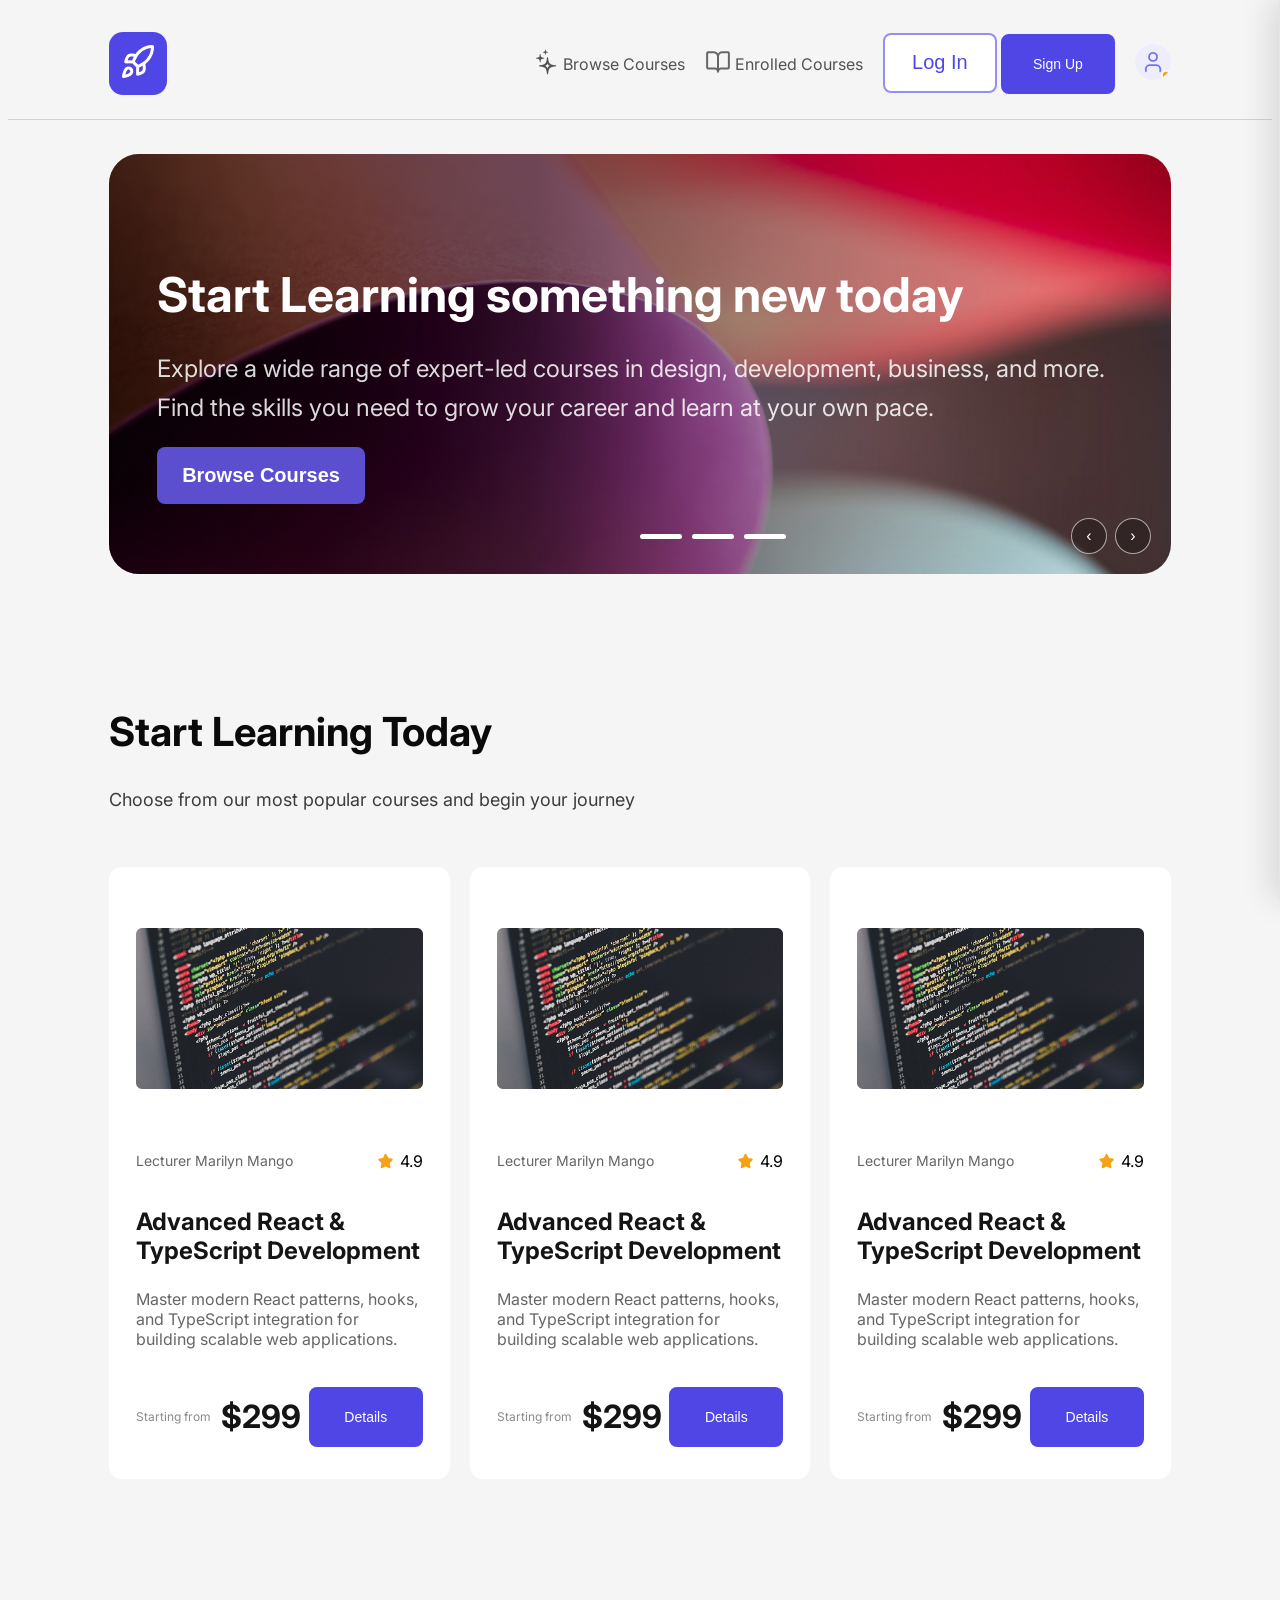
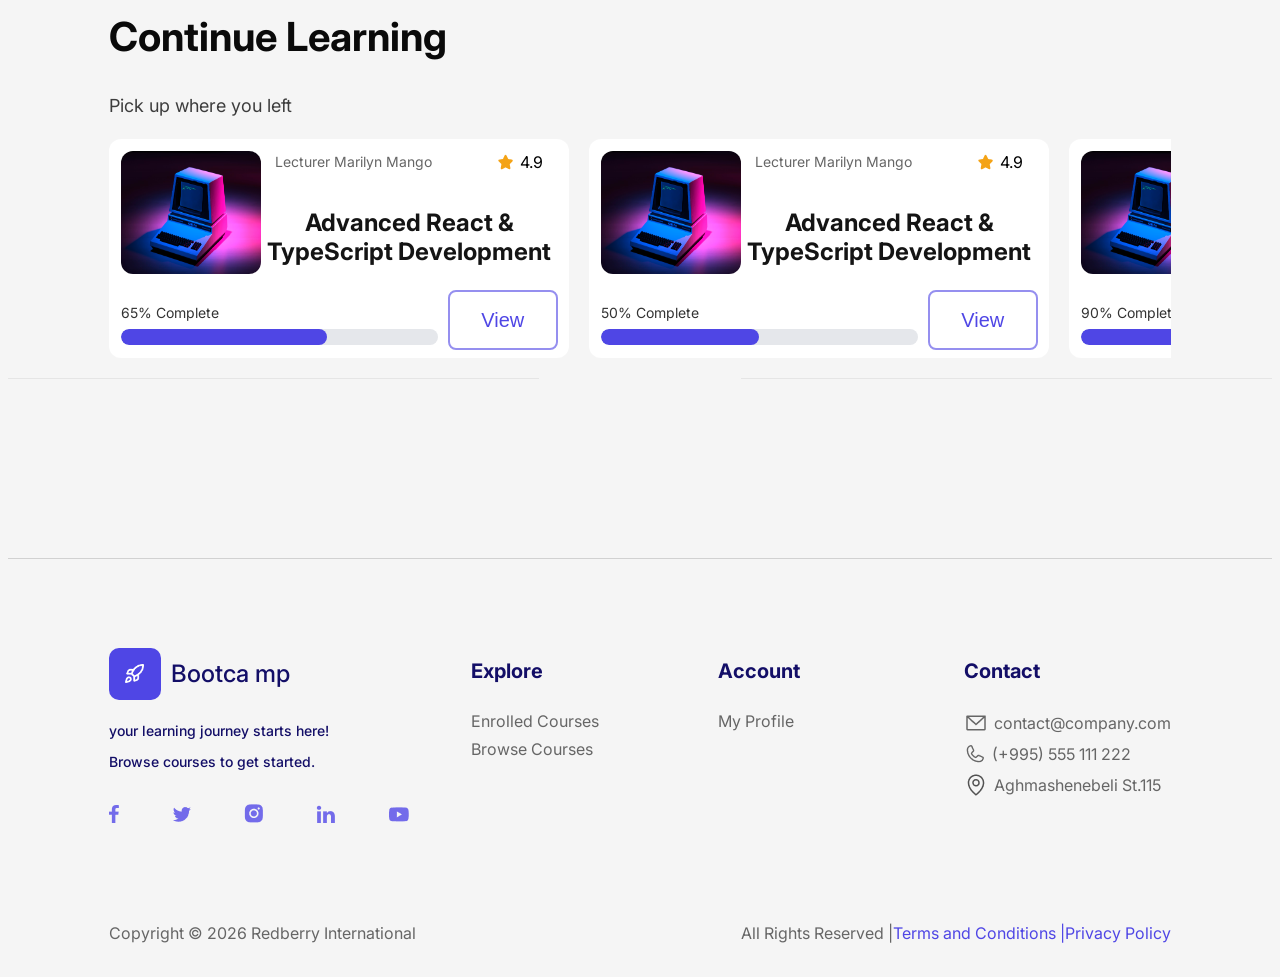
==== commit 985238e1: "added sidebar and empty state of that sidebar" ====
--- a/index.html
+++ b/index.html
@@ -24,7 +24,7 @@
                         </li>
                     </a>
                     
-                    <a href="#">
+                    <a href="#" id="openSidebar">
                         <li class="nav-link">
                             <span class="nav-icon"><img src="./assets/Nav_icon_2.png" alt="Nav_icon_1"></span>
                             <span>Enrolled Courses</span>
@@ -219,6 +219,132 @@
         </div>
     </div>
 
+    <!-- Sidebar - Enrolled Courses -->
+     <div class="sidebar-overlay" id="sidebarOverlay"></div>
+     <aside class="right-sidebar" id="rightSidebar">
+        <div class="sidebar-header">
+            <h2>Enrolled Courses</h2>
+            <button id="closeSidebar">&times;</button>
+        </div>
+
+        <div class="sidebar-content">
+            <div class="card-small">
+                    <div class="small-card-top">
+                        <div class="card-small-img">
+                            <img src="./assets/15d2add9f18fc16388ceb80abb81b0a2e0f7949b.png" alt="">
+                        </div>
+                        <div class="small-card-content">
+                            <div class="rating">
+                                <p>Instructor Sarah Johnson</p>
+                                <span><img src="./assets/star_icon.png" alt="">4.9</span>
+                            </div>
+
+                            <div class="card-title-div">
+                                <h3 class="card-title">Advanced React & TypeScript Development</h3>
+                            </div>                            
+                        </div>
+                    </div>
+                    
+                    <div class="card-progress-wrapper">
+                        <div class="progress">
+                            <p><span id="progressText">65%</span> Complete</p>
+                            <div class="progress-track">
+                                <div class="progress-bar" data-progress="65"></div>
+                            </div>
+                        </div>
+                        <button class="btn btn-light">View</button>
+                    </div>
+                </div>
+
+                <div class="card-small">
+                    <div class="small-card-top">
+                        <div class="card-small-img">
+                            <img src="./assets/15d2add9f18fc16388ceb80abb81b0a2e0f7949b.png" alt="">
+                        </div>
+                        <div class="small-card-content">
+                            <div class="rating">
+                                <p>Lecturer Marilyn Mango</p>
+                                <span><img src="./assets/star_icon.png" alt="">4.9</span>
+                            </div>
+
+                            <div class="card-title-div">
+                                <h3 class="card-title">Advanced React & TypeScript Development</h3>
+                            </div>
+                        </div>
+                    </div>
+                    
+                    <div class="card-progress-wrapper">
+                        <div class="progress">
+                            <p><span id="progressText">65%</span> Complete</p>
+                            <div class="progress-track">
+                                <div class="progress-bar" data-progress="65"></div>
+                            </div>
+                        </div>
+                        <button class="btn btn-light">View</button>
+                    </div>
+                </div>
+
+                <div class="card-small">
+                    <div class="small-card-top">
+                        <div class="card-small-img">
+                            <img src="./assets/15d2add9f18fc16388ceb80abb81b0a2e0f7949b.png" alt="">
+                        </div>
+                        <div class="small-card-content">
+                            <div class="rating">
+                                <p>Lecturer Marilyn Mango</p>
+                                <span><img src="./assets/star_icon.png" alt="">4.9</span>
+                            </div>
+
+                            <div class="card-title-div">
+                                <h3 class="card-title">Advanced React & TypeScript Development</h3>
+                            </div>
+                        </div>
+                    </div>
+                    
+                    <div class="card-progress-wrapper">
+                        <div class="progress">
+                            <p><span id="progressText">65%</span> Complete</p>
+                            <div class="progress-track">
+                                <div class="progress-bar" data-progress="65"></div>
+                            </div>
+                        </div>
+                        <button class="btn btn-light">View</button>
+                    </div>
+                </div>
+        </div>
+
+
+        <!-- Empty state -->
+      <div class="empty-state" id="emptyState">
+            <div class="empty-icon">
+                <svg
+                    width="72"
+                    height="72"
+                    viewBox="0 0 24 24"
+                    fill="none"
+                    stroke="currentColor"
+                    stroke-width="1.5"
+                    stroke-linecap="round"
+                    stroke-linejoin="round"
+                    >
+                    <path d="M21 8a2 2 0 0 0-1.1-1.79l-7-3.5a2 2 0 0 0-1.8 0l-7 3.5A2 2 0 0 0 3 8"></path>
+                    <path d="M3.3 7 12 11.5 20.7 7"></path>
+                    <path d="M12 22V11.5"></path>
+                    <path d="M20 12.5V16a2 2 0 0 1-1.1 1.79l-6 3a2 2 0 0 1-1.8 0l-6-3A2 2 0 0 1 4 16v-3.5"></path>
+                </svg>
+            </div>
+
+            <h3>No Enrolled Courses Yet</h3>
+
+            <p>
+                Your learning journey starts here!<br>
+                Browse courses to get started.
+            </p>
+
+            <a href="#" class="btn-dark">Browse Courses</a>
+        </div>
+     </aside>
+
     <main>
 
         <section class="hero-slider">
--- a/style.css
+++ b/style.css
@@ -77,17 +77,36 @@
   cursor: pointer;
 }
 
-.btn-light{
+.btn-light,
+.btn-dark {
+    transition: all 0.25s ease;
+    cursor: pointer;
+}
+
+.btn-light {
     background-color: white;
     color: #4F46E5;
     border: 2px solid #958FEF;
 }
 
-.btn-dark{
+.btn-light:hover {
+    background-color: #4F46E5;
+    color: white;
+    box-shadow: 0 8px 20px rgba(79, 70, 229, 0.18);
+    transform: translateY(-2px);
+}
+
+.btn-dark {
     background-color: #4F46E5;
     color: #FFFFFF;
-    border: none;
     border: 2px solid #4F46E5;
+}
+
+.btn-dark:hover {
+    background-color: white;
+    color: #4F46E5;
+    box-shadow: 0 8px 20px rgba(79, 70, 229, 0.18);
+    transform: translateY(-2px);
 }
 
 main{
@@ -295,6 +314,12 @@
   align-items: center;
 }
 
+.rating span{
+  display: flex;
+  align-items: center;
+  gap: 6px;
+}
+
 .card-content{
   width: 90%;
   margin: auto;
@@ -505,6 +530,12 @@
   text-decoration: none;
   font-weight: 400;
   font-size: 16px;
+}
+
+.footer-column a:hover{
+  color: #130E67;
+  transform: translateY(-2px);
+  transition: all 0.25s ease-in;
 }
 
 .footer-column span{
@@ -1123,4 +1154,132 @@
   border-radius: 50%;
   object-fit: cover;
   display: block;
+}
+
+/* Sidebar Enrolled Courses */
+.right-sidebar {
+    position: fixed;
+    top: 0;
+    right: -30%;
+    width: 30%;
+    height: 100vh;
+    background: #F5F5F5;
+    box-shadow: -8px 0 30px rgba(0, 0, 0, 0.12);
+    transition: right 0.35s ease;
+    z-index: 1001;
+    display: flex;
+    flex-direction: column;
+    border-left: 1px solid #e5e5e5;
+}
+
+.right-sidebar.active {
+    right: 0;
+}
+
+.sidebar-header {
+    display: flex;
+    justify-content: space-between;
+    align-items: center;
+    padding: 24px 20px;
+    border-bottom: 1px solid #e5e5e5;
+    background: white;
+}
+
+.sidebar-header h2 {
+    margin: 0;
+    font-size: 28px;
+    font-weight: 700;
+}
+
+.sidebar-header button {
+    background: none;
+    border: none;
+    font-size: 28px;
+    cursor: pointer;
+    color: #333;
+}
+
+.sidebar-content {
+    padding: 20px;
+    overflow-y: auto;
+    flex: 1;
+    gap: 80px;
+}
+
+.course-card {
+    background: white;
+    border-radius: 16px;
+    padding: 20px;
+    margin-bottom: 16px;
+    box-shadow: 0 4px 12px rgba(0,0,0,0.05);
+}
+
+.sidebar-overlay {
+    position: fixed;
+    inset: 0;
+    background: rgba(0,0,0,0.25);
+    opacity: 0;
+    visibility: hidden;
+    transition: all 0.3s ease;
+    z-index: 1000;
+}
+
+.sidebar-overlay.active {
+    opacity: 1;
+    visibility: visible;
+}
+
+/* Empty state sidebar  */
+
+.empty-state {
+    min-height: calc(100vh - 110px);
+    display: flex;
+    flex-direction: column;
+    justify-content: center;
+    align-items: center;
+    text-align: center;
+    padding: 20px;
+}
+
+.empty-icon {
+    color: #CFCFD4;
+    margin-bottom: 18px;
+}
+
+.empty-state h3 {
+    font-size: 28px;
+    line-height: 1.15;
+    font-weight: 700;
+    color: #2F2FA8;
+    margin-bottom: 10px;
+}
+
+.empty-state p {
+    font-size: 13px;
+    line-height: 1.5;
+    color: #5E5E6B;
+    margin-bottom: 18px;
+}
+
+.btn-dark {
+    background-color: #4F46E5;
+    color: #FFFFFF;
+    border: 2px solid #4F46E5;
+    transition: all 0.25s ease;
+    cursor: pointer;
+    text-decoration: none;
+    display: inline-flex;
+    align-items: center;
+    justify-content: center;
+    padding: 11px 22px;
+    border-radius: 8px;
+    font-size: 14px;
+    font-weight: 500;
+}
+
+.btn-dark:hover {
+    background-color: white;
+    color: #4F46E5;
+    box-shadow: 0 8px 20px rgba(79, 70, 229, 0.18);
+    transform: translateY(-2px);
 }
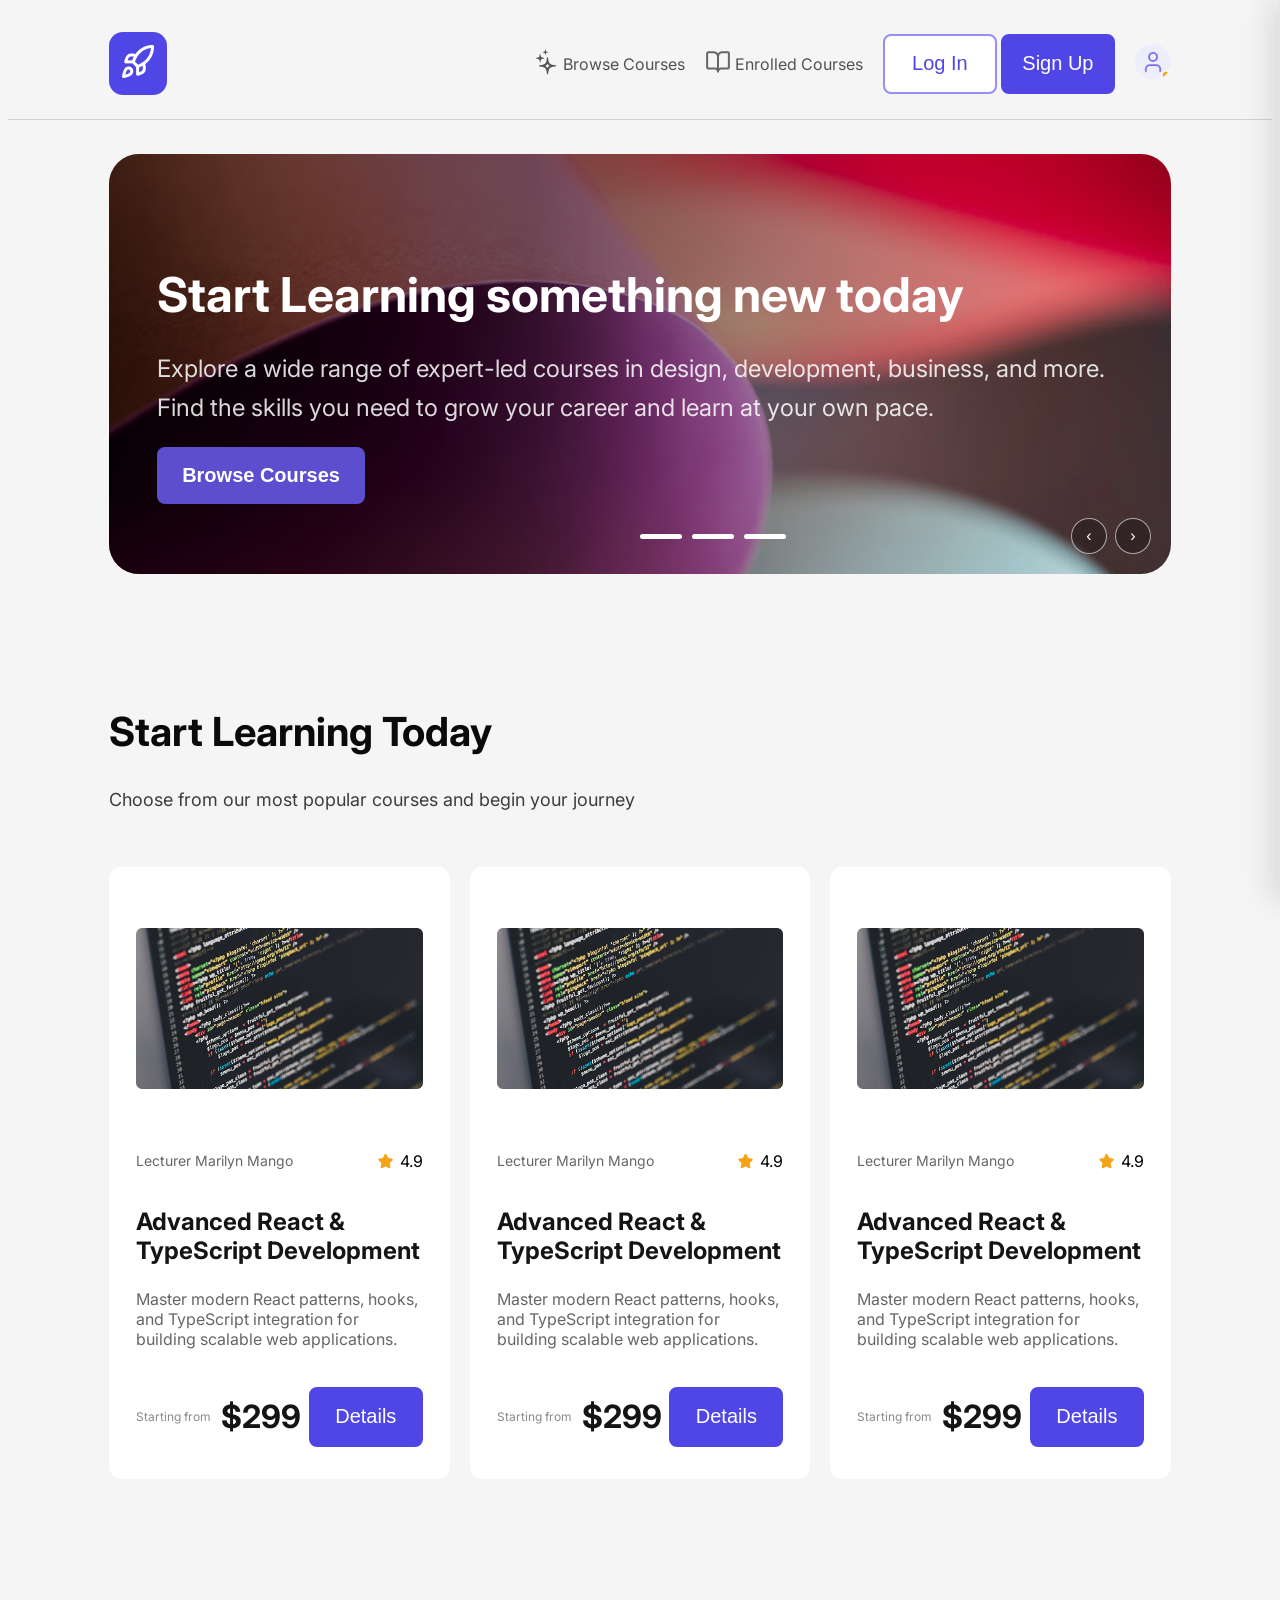
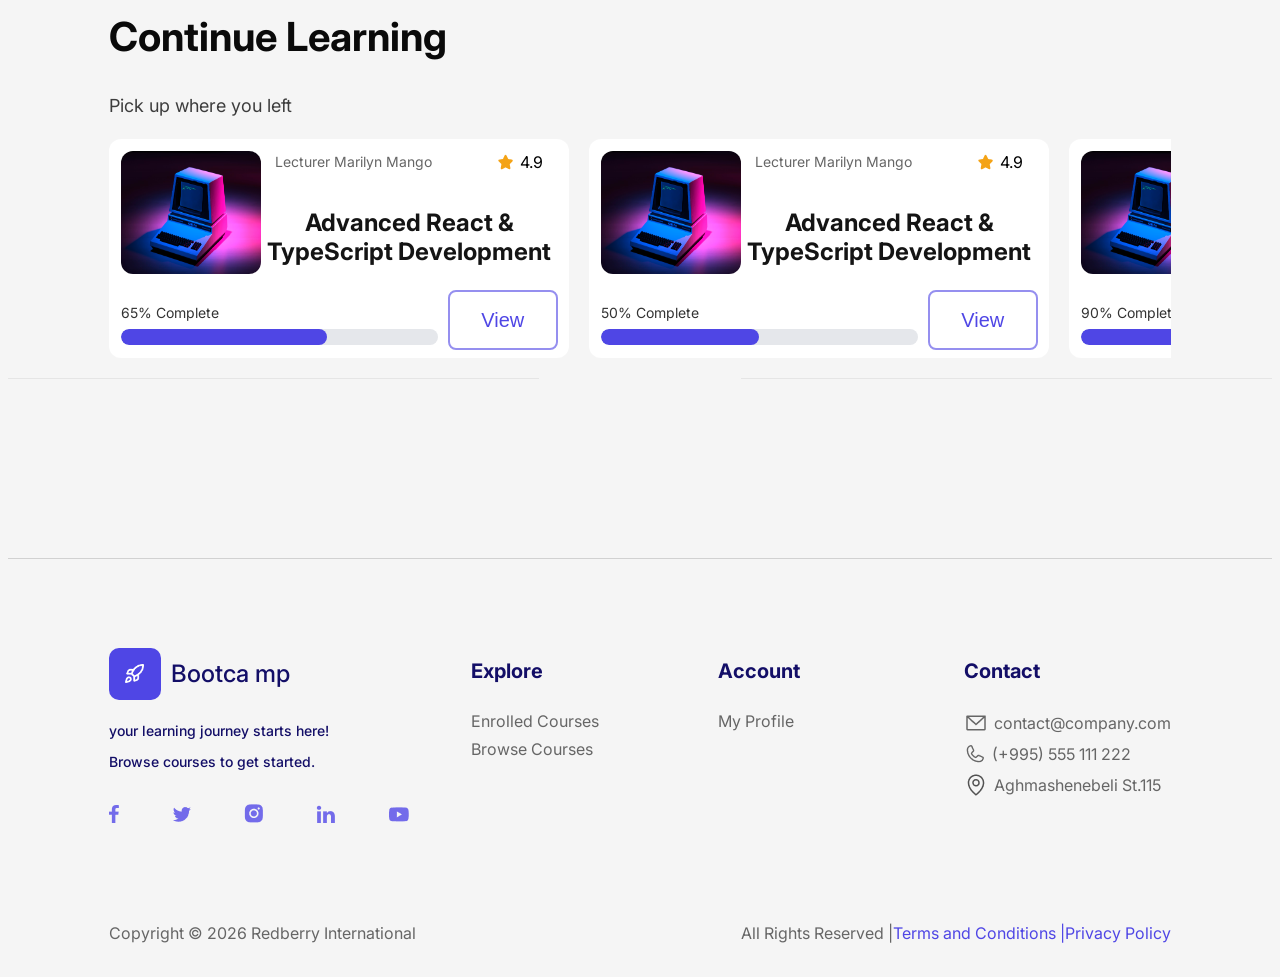
==== commit 1f41772b: "added logout button" ====
--- a/index.html
+++ b/index.html
@@ -3,7 +3,7 @@
 <head>
     <meta charset="UTF-8">
     <meta name="viewport" content="width=device-width, initial-scale=1.0">
-    <title>Document</title>
+    <title>Home Page</title>
     <link rel="stylesheet" href="style.css">
 </head>
 <body>
@@ -17,7 +17,7 @@
             
             <div class="nav-right">
                 <ul class="nav-links">
-                    <a href="#">
+                    <a href="./browse.html">
                         <li class="nav-link">
                             <span class="nav-icon"><img src="./assets/Nav_icon_1.png" alt="Nav_icon_1"></span>
                             <span>Browse Courses</span>
@@ -216,6 +216,12 @@
 
             <button type="submit" class="profile-update-btn">Update Profile</button>
             </form>
+
+            <form method="POST" action="" id="logoutForm">
+
+            </form>
+
+            <button type="submit" form="logoutForm" class="profile-logout-btn">Log Out</button>
         </div>
     </div>
 
@@ -341,7 +347,7 @@
                 Browse courses to get started.
             </p>
 
-            <a href="#" class="btn-dark">Browse Courses</a>
+            <a href="./browse.html" class="btn-dark">Browse Courses</a>
         </div>
      </aside>
 
@@ -357,7 +363,7 @@
                         <div class="slide-content">
                             <h1 class="slide-title">Start Learning something new today</h1>
                             <p class="slide-subtitle">Explore a wide range of expert-led courses in design, development, business, and more. Find the skills you need to grow your career and learn at your own pace.</p>
-                            <button class="slide-btn">Browse Courses</button>
+                            <a href="browse.html"><button class="slide-btn">Browse Courses</button></a>
                         </div>
                     </div>
 
@@ -367,7 +373,7 @@
                         <div class="slide-content">
                             <h1 class="slide-title">Start Learning something new today</h1>
                             <p class="slide-subtitle">Explore a wide range of expert-led courses in design, development, business, and more. Find the skills you need to grow your career and learn at your own pace.</p>
-                            <button class="slide-btn">Browse Courses</button>
+                            <a href="browse.html"><button class="slide-btn">Browse Courses</button></a>
                         </div>
                     </div>
 
@@ -377,7 +383,7 @@
                         <div class="slide-content">
                             <h1 class="slide-title">Start Learning something new today</h1>
                             <p class="slide-subtitle">Explore a wide range of expert-led courses in design, development, business, and more. Find the skills you need to grow your career and learn at your own pace.</p>
-                            <button class="slide-btn">Browse Courses</button>
+                            <a href="browse.html"><button class="slide-btn">Browse Courses</button></a>
                         </div>
                     </div>
 
--- a/style.css
+++ b/style.css
@@ -71,9 +71,8 @@
   width: 114px;
   height: 60px;
   padding: 12px 16px 12px 16px;
-  font-size: 10px;
+  font-size: 20px;
   border-radius: 8px;
-  font-size: 20px;
   cursor: pointer;
 }
 
@@ -974,6 +973,8 @@
 
 .profile-modal {
   width: 390px;
+  max-height: 90vh;
+  overflow-y: auto;
   max-width: 92%;
   background: #fff;
   border-radius: 14px;
@@ -1154,6 +1155,34 @@
   border-radius: 50%;
   object-fit: cover;
   display: block;
+}
+
+.profile-actions {
+  display: flex;
+  align-items: center;
+  gap: 10px;
+  margin-top: 12px;
+}
+
+.profile-logout-form {
+  flex: 1;
+}
+
+.profile-logout-btn {
+  width: 100%;
+  height: 46px;
+  border: 1px solid red;
+  border-radius: 8px;
+  background: #FFFFFF;
+  color: red;
+  font-size: 16px;
+  cursor: pointer;
+  margin-top: 12px;
+}
+
+.profile-logout-btn:hover {
+  background: #fff3f4;
+  border-color: #f1b8be;
 }
 
 /* Sidebar Enrolled Courses */
@@ -1261,25 +1290,13 @@
     margin-bottom: 18px;
 }
 
-.btn-dark {
-    background-color: #4F46E5;
-    color: #FFFFFF;
-    border: 2px solid #4F46E5;
-    transition: all 0.25s ease;
-    cursor: pointer;
-    text-decoration: none;
-    display: inline-flex;
-    align-items: center;
-    justify-content: center;
-    padding: 11px 22px;
-    border-radius: 8px;
-    font-size: 14px;
-    font-weight: 500;
-}
-
 .btn-dark:hover {
     background-color: white;
     color: #4F46E5;
     box-shadow: 0 8px 20px rgba(79, 70, 229, 0.18);
     transform: translateY(-2px);
+}
+
+.error-text{
+    color: red;
 }
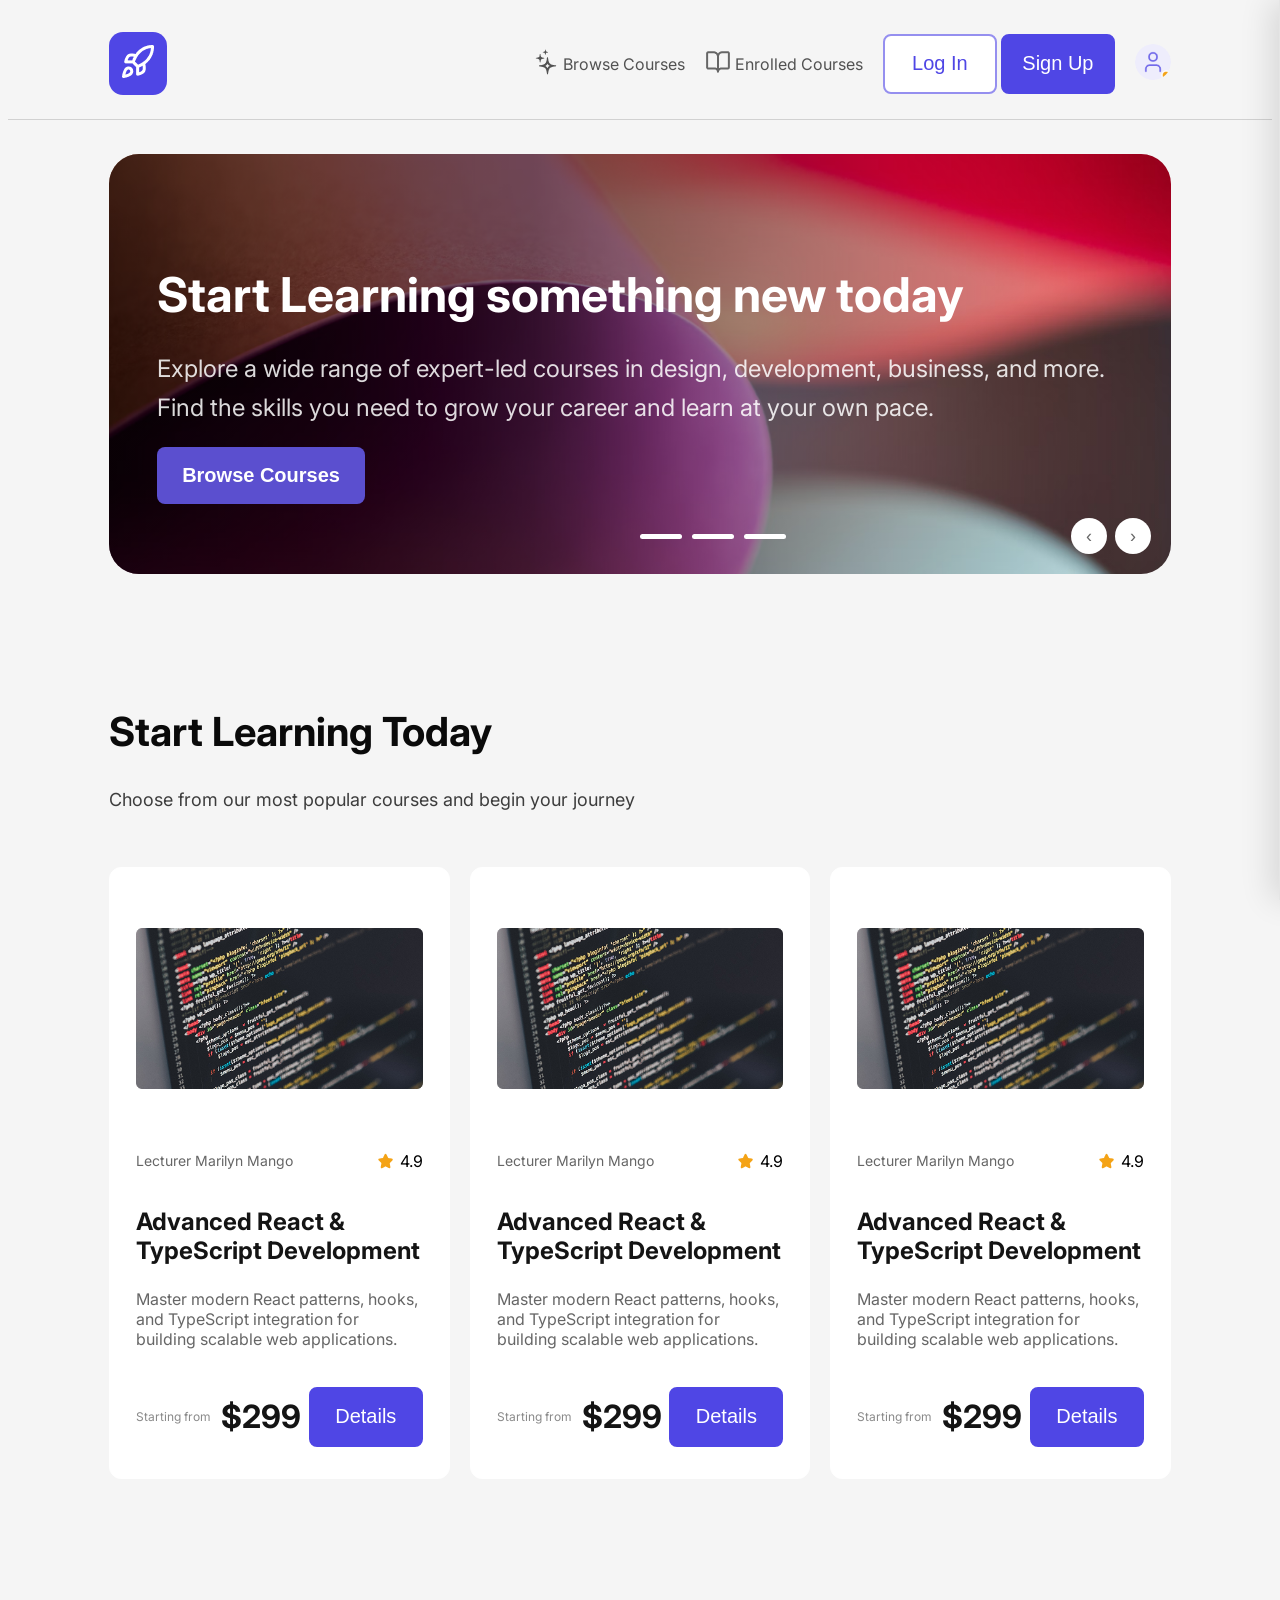
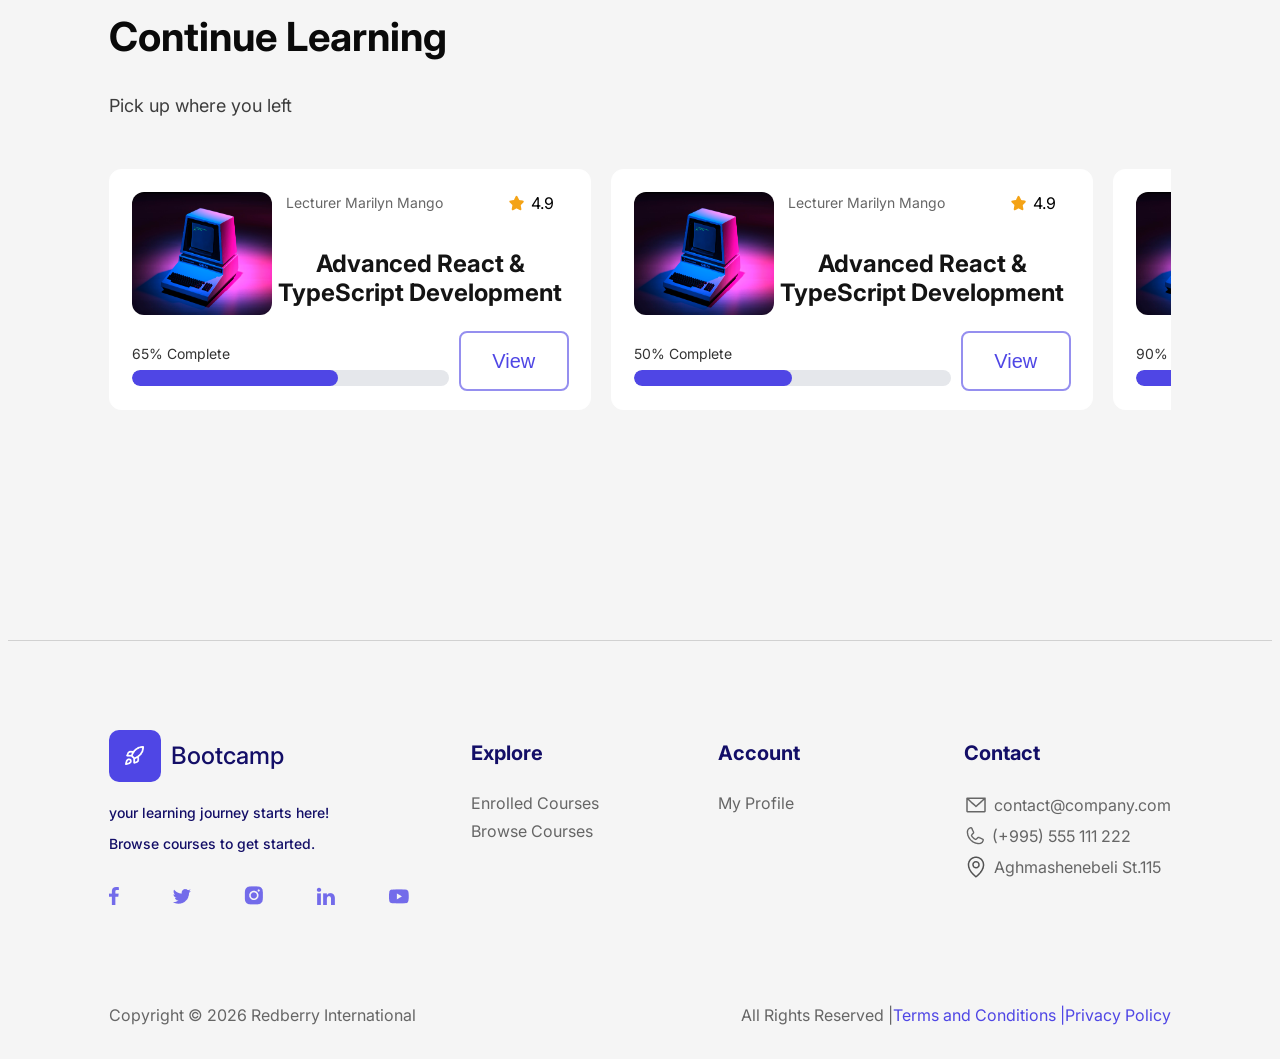
==== commit 6ce59162: "added browse.html whole page with aside filters section and grids. also deleted annoying divider" ====
--- a/index.html
+++ b/index.html
@@ -234,7 +234,7 @@
         </div>
 
         <div class="sidebar-content">
-            <div class="card-small">
+            <div class="card-small card">
                     <div class="small-card-top">
                         <div class="card-small-img">
                             <img src="./assets/15d2add9f18fc16388ceb80abb81b0a2e0f7949b.png" alt="">
@@ -261,8 +261,8 @@
                         <button class="btn btn-light">View</button>
                     </div>
                 </div>
-
-                <div class="card-small">
+ 
+                <div class="card-small card">
                     <div class="small-card-top">
                         <div class="card-small-img">
                             <img src="./assets/15d2add9f18fc16388ceb80abb81b0a2e0f7949b.png" alt="">
@@ -290,7 +290,7 @@
                     </div>
                 </div>
 
-                <div class="card-small">
+                <div class="card-small card">
                     <div class="small-card-top">
                         <div class="card-small-img">
                             <img src="./assets/15d2add9f18fc16388ceb80abb81b0a2e0f7949b.png" alt="">
@@ -347,7 +347,7 @@
                 Browse courses to get started.
             </p>
 
-            <a href="./browse.html" class="btn-dark">Browse Courses</a>
+            <a href="./browse.html" class="btn-sidebar btn-dark">Browse Courses</a>
         </div>
      </aside>
 
@@ -492,7 +492,7 @@
             </div>
 
             <div class="cards-wrapper">
-                <div class="card-small">
+                <div class="card-small card">
                     <div class="small-card-top">
                         <div class="card-small-img">
                             <img src="./assets/15d2add9f18fc16388ceb80abb81b0a2e0f7949b.png" alt="">
@@ -520,7 +520,7 @@
                     </div>
                 </div>
 
-                <div class="card-small">
+                <div class="card-small card">
                     <div class="small-card-top">
                         <div class="card-small-img">
                             <img src="./assets/15d2add9f18fc16388ceb80abb81b0a2e0f7949b.png" alt="">
@@ -548,7 +548,7 @@
                     </div>
                 </div>
 
-                <div class="card-small">
+                <div class="card-small card">
                     <div class="small-card-top">
                         <div class="card-small-img">
                             <img src="./assets/15d2add9f18fc16388ceb80abb81b0a2e0f7949b.png" alt="">
@@ -580,14 +580,13 @@
 
     </main>
 
-    <div class="divider"></div>
-
+    
     <footer class="page-footer">
         <div class="footer-wrapper">
             <div class="footer-left">
                 <div class="footer-logo-div">
                     <img class="logo-footer" src="./assets/logo.png" alt="">
-                    <h2>Bootca mp</h2>
+                    <h2>Bootcamp</h2>
                 </div>
 
                 <div class="footer-text">
--- a/style.css
+++ b/style.css
@@ -1,73 +1,73 @@
-@import url('https://fonts.googleapis.com/css2?family=Inter:ital,opsz,wght@0,14..32,100..900;1,14..32,100..900&family=Noto+Sans+Georgian:wght@100..900&family=Noto+Serif+Georgian:wght@100..900&family=Poppins:ital,wght@0,100;0,200;0,300;0,400;0,500;0,600;0,700;0,800;0,900;1,100;1,200;1,300;1,400;1,500;1,600;1,700;1,800;1,900&family=Quicksand:wght@300..700&display=swap');
-
-body{
-    background-color: #F5F5F5;
-    font-family: 'inter';
-}
-
-a{
-    text-decoration: none;
-}
-
-.page-header{
-    width: 100%;;
-    border-bottom: 1px solid #D1D1D1;
-    padding-top: 24px;
-    padding-bottom: 24px;
+@import url("https://fonts.googleapis.com/css2?family=Inter:ital,opsz,wght@0,14..32,100..900;1,14..32,100..900&family=Noto+Sans+Georgian:wght@100..900&family=Noto+Serif+Georgian:wght@100..900&family=Poppins:ital,wght@0,100;0,200;0,300;0,400;0,500;0,600;0,700;0,800;0,900;1,100;1,200;1,300;1,400;1,500;1,600;1,700;1,800;1,900&family=Quicksand:wght@300..700&display=swap");
+
+body {
+  background-color: #f5f5f5;
+  font-family: "inter";
+}
+
+a {
+  text-decoration: none;
+}
+
+.page-header {
+  width: 100%;
+  border-bottom: 1px solid #d1d1d1;
+  padding-top: 24px;
+  padding-bottom: 24px;
 }
 
 /* ─── Navigation Bar ─── */
 
-.navbar{
-    display: flex;
-    justify-content: space-between;
-    align-items: center;
-    width: 84%;
-    margin: auto;
-}
-
-.logo{
-    background-color: #4F46E5;
-    width: fit-content;
-    padding: 13px;
-    border-radius: 14px;
-}
-
-ul{
-    list-style-type: none;
-}
-
-.nav-links{
-    display: flex;
-    justify-content: space-between;
-    gap: 20px;
-    align-items: center;
-}
-
-.nav-link{
-    display: flex;
-    align-items: center;
-    gap: 4px;
-}
-
-.nav-links a{
-    color: #525252;
-}
-
-.nav-right{
-    display: flex;
-    justify-content: space-between;
-    align-items: center;
-    gap: 20px;
-}
-
-.nav-authed{
+.navbar {
+  display: flex;
+  justify-content: space-between;
+  align-items: center;
+  width: 84%;
+  margin: auto;
+}
+
+.logo {
+  background-color: #4f46e5;
+  width: fit-content;
+  padding: 13px;
+  border-radius: 14px;
+}
+
+ul {
+  list-style-type: none;
+}
+
+.nav-links {
+  display: flex;
+  justify-content: space-between;
+  gap: 20px;
+  align-items: center;
+}
+
+.nav-link {
+  display: flex;
+  align-items: center;
+  gap: 4px;
+}
+
+.nav-links a {
+  color: #525252;
+}
+
+.nav-right {
+  display: flex;
+  justify-content: space-between;
+  align-items: center;
+  gap: 20px;
+}
+
+.nav-authed {
   cursor: pointer;
 }
 
 /* ─── Log in and Sign up buttons ─── */
 
-.btn{
+.btn {
   width: 114px;
   height: 60px;
   padding: 12px 16px 12px 16px;
@@ -78,42 +78,42 @@
 
 .btn-light,
 .btn-dark {
-    transition: all 0.25s ease;
-    cursor: pointer;
+  transition: all 0.25s ease;
+  cursor: pointer;
 }
 
 .btn-light {
-    background-color: white;
-    color: #4F46E5;
-    border: 2px solid #958FEF;
+  background-color: white;
+  color: #4f46e5;
+  border: 2px solid #958fef;
 }
 
 .btn-light:hover {
-    background-color: #4F46E5;
-    color: white;
-    box-shadow: 0 8px 20px rgba(79, 70, 229, 0.18);
-    transform: translateY(-2px);
+  background-color: #4f46e5;
+  color: white;
+  box-shadow: 0 8px 20px rgba(79, 70, 229, 0.18);
+  transform: translateY(-2px);
 }
 
 .btn-dark {
-    background-color: #4F46E5;
-    color: #FFFFFF;
-    border: 2px solid #4F46E5;
+  background-color: #4f46e5;
+  color: #ffffff;
+  border: 2px solid #4f46e5;
 }
 
 .btn-dark:hover {
-    background-color: white;
-    color: #4F46E5;
-    box-shadow: 0 8px 20px rgba(79, 70, 229, 0.18);
-    transform: translateY(-2px);
-}
-
-main{
-    width: 84%;
-    margin: auto;
-}
-
-.hero-slider{
+  background-color: white;
+  color: #4f46e5;
+  box-shadow: 0 8px 20px rgba(79, 70, 229, 0.18);
+  transform: translateY(-2px);
+}
+
+main {
+  width: 84%;
+  margin: auto;
+}
+
+.hero-slider {
   padding-bottom: 100px;
 }
 
@@ -146,13 +146,15 @@
   background-position: center;
 }
 
-
 .slide-overlay {
   position: absolute;
   inset: 0;
-  background: linear-gradient(to right, rgba(0,0,0,0.55) 40%, transparent 100%);
-}
-
+  background: linear-gradient(
+    to right,
+    rgba(0, 0, 0, 0.55) 40%,
+    transparent 100%
+  );
+}
 
 .slide-content {
   position: relative;
@@ -216,7 +218,9 @@
   border-radius: 3px;
   background: rgba(255, 255, 255, 0.4);
   cursor: pointer;
-  transition: background 0.3s, width 0.3s;
+  transition:
+    background 0.3s,
+    width 0.3s;
 }
 
 .dot.active {
@@ -245,31 +249,30 @@
 }
 
 .arrow:hover {
-  background: rgba(0, 0, 0, 0.5);
-}
-
-.section-titles{
+  background: rgba(0, 0, 0, 0.049);
+}
+
+.section-titles {
   height: 76px;
 }
 
-.section-title{
-  color: #0A0A0A;
+.section-title {
+  color: #0a0a0a;
   font-size: 40px;
 }
 
-.section-subtitle{
-  color: #3D3D3D;
+.section-subtitle {
+  color: #3d3d3d;
   size: 18px;
 }
 
 /* ─── Cards Section ─── */
 
-
-.course-cards-section{
+.course-cards-section {
   padding-bottom: 100px;
 }
 
-.cards-wrapper{
+.cards-wrapper {
   overflow: hidden;
   width: 100%;
   display: flex;
@@ -277,22 +280,22 @@
   gap: 20px;
 }
 
-.component-titles{
+.component-titles {
   width: 540px;
   height: 80px;
   padding-bottom: 80px;
 }
 
-.card{
-  background-color: #FFFFFF;
+.card {
+  background-color: #ffffff;
   width: 480px;
   height: fit-content;
-  padding:10px;
-  border: 1px solid #FFFFFF;
+  padding: 10px;
+  border: 1px solid #ffffff;
   border-radius: 12px;
 }
 
-.image-wrapper{
+.image-wrapper {
   width: 100%;
   height: 260px;
   display: flex;
@@ -301,11 +304,11 @@
   margin: auto;
 }
 
-.image-wrapper img{
+.image-wrapper img {
   width: 90%;
 }
 
-.rating{
+.rating {
   width: 90%;
   margin: auto;
   display: flex;
@@ -313,24 +316,24 @@
   align-items: center;
 }
 
-.rating span{
+.rating span {
   display: flex;
   align-items: center;
   gap: 6px;
 }
 
-.card-content{
+.card-content {
   width: 90%;
   margin: auto;
 }
 
-.price-div{
+.price-div {
   display: flex;
   align-items: center;
   gap: 10px;
 }
 
-.card-footer{
+.card-footer {
   width: 90%;
   margin: auto;
   display: flex;
@@ -338,62 +341,63 @@
   align-items: center;
 }
 
-.rating p{
+.rating p {
   color: #666666;
   font-size: 14px;
 }
 
-.card-content p{
+.card-content p {
   color: #666666;
   font-size: 16px;
 }
 
-.price-div small{
-  color: #8A8A8A;
+.price-div small {
+  color: #8a8a8a;
   font-size: 12px;
 }
 
-.price{
+.price {
   color: #141414;
   font-size: 32px;
 }
 
-.card-title{
+.card-title {
   color: #141414;
   font-size: 24px;
 }
 
-.component-titles h1{
-  color: #0A0A0A;
+.component-titles h1 {
+  color: #0a0a0a;
   font-size: 40px;
 }
 
-.component-titles p{
-  color: #3D3D3D;
+.component-titles p {
+  color: #3d3d3d;
   font-size: 18px;
 }
 
 /* ─── Continue Learning Section ─── */
 
-.continue-learning-section{
+.continue-learning-section {
   display: flex;
   flex-direction: column;
 }
 
-.card-small{
+.card-small {
+  margin: 30px 0 30px 0;
   width: 490px;
   height: 219px;
   background-color: white;
   border-radius: 12px;
 }
 
-.card-small-img img{
+.card-small-img img {
   width: 140px;
   height: 123px;
   border-radius: 12px;
 }
 
-.small-card-top{
+.small-card-top {
   width: 95%;
   margin: auto;
   display: flex;
@@ -401,16 +405,16 @@
   align-items: center;
 }
 
-.small-card-content{
+.small-card-content {
   display: flex;
   flex-direction: column;
 }
 
-.card-title-div{
+.card-title-div {
   text-align: center;
 }
 
-.card-progress-wrapper{
+.card-progress-wrapper {
   width: 95%;
   margin: auto;
   display: flex;
@@ -418,7 +422,7 @@
   gap: 10px;
 }
 
-.card-progress-wrapper p{
+.card-progress-wrapper p {
   font-size: 12px;
   color: #141414;
 }
@@ -444,15 +448,14 @@
 .progress-bar {
   width: 0;
   height: 100%;
-  background-color: #4F46E5;
+  background-color: #4f46e5;
   border-radius: 30px;
   transition: width 1.2s ease;
 }
 
-
 /* ─── Footer ─── */
 
-.footer-wrapper{
+.footer-wrapper {
   display: flex;
   justify-content: space-between;
   width: 84%;
@@ -460,46 +463,46 @@
   margin-right: auto;
 }
 
-.page-footer{
+.page-footer {
   padding-top: 80px;
   margin-top: 200px;
   padding-bottom: 10px;
   width: 100%;
-  border-top: 1px solid #D1D1D1;
-}
-
-.footer-left{
+  border-top: 1px solid #d1d1d1;
+}
+
+.footer-left {
   flex: 0 0 300px;
   min-width: 0;
 }
 
-.logo-footer{
-  background-color: #4F46E5;
+.logo-footer {
+  background-color: #4f46e5;
   width: 19px;
   height: 19px;
   padding: 16px 17px 17px 16px;
   border-radius: 10px;
 }
 
-.footer-logo-div{
+.footer-logo-div {
   display: flex;
   align-items: center;
   gap: 10px;
 }
 
-.footer-logo-div h2{
-  color: #130E67;
+.footer-logo-div h2 {
+  color: #130e67;
   font-size: 24px;
   font-weight: 500;
 }
 
-.footer-text{
-  color: #130E67;
+.footer-text {
+  color: #130e67;
   font-size: 14px;
   font-weight: 500;
 }
 
-.footer-socials{
+.footer-socials {
   display: flex;
   justify-content: space-between;
   align-items: center;
@@ -509,14 +512,14 @@
 
 /* ─── Footer Right Side ─── */
 
-.footer-right{
+.footer-right {
   flex: 0 0 700px;
   display: flex;
   justify-content: space-between;
   gap: 40px;
 }
 
-.footer-column{
+.footer-column {
   display: flex;
   flex-direction: column;
   gap: 8px;
@@ -524,35 +527,35 @@
   min-width: 0;
 }
 
-.footer-column a{
+.footer-column a {
   color: #666666;
   text-decoration: none;
   font-weight: 400;
   font-size: 16px;
 }
 
-.footer-column a:hover{
-  color: #130E67;
+.footer-column a:hover {
+  color: #130e67;
   transform: translateY(-2px);
   transition: all 0.25s ease-in;
 }
 
-.footer-column span{
-  display: flex;
-  align-items: center;
-  color:#666666;
+.footer-column span {
+  display: flex;
+  align-items: center;
+  color: #666666;
   gap: 6px;
   font-weight: 400;
   font-size: 16px;
 }
 
-.footer-column-title{
-  color: #130E67;
+.footer-column-title {
+  color: #130e67;
   font-size: 20px;
   font-weight: 600px;
 }
 
-.footer-copyright{
+.footer-copyright {
   color: #666666;
   padding-top: 80px;
   display: flex;
@@ -561,15 +564,15 @@
   margin: auto;
 }
 
-.copyright-right{
+.copyright-right {
   display: flex;
   justify-content: space-evenly;
   align-items: center;
 }
 
-.copyright-right a{
+.copyright-right a {
   text-decoration: none;
-  color: #4F46E5;
+  color: #4f46e5;
 }
 
 /* Sign in popup */
@@ -655,7 +658,6 @@
 .password-wrapper {
   position: relative;
 }
-
 
 .eye-btn {
   position: absolute;
@@ -952,7 +954,7 @@
 
 /* Profile popup modal */
 
-.profile-icon-btn{
+.profile-icon-btn {
   border: none;
   cursor: pointer;
 }
@@ -1173,7 +1175,7 @@
   height: 46px;
   border: 1px solid red;
   border-radius: 8px;
-  background: #FFFFFF;
+  background: #ffffff;
   color: red;
   font-size: 16px;
   cursor: pointer;
@@ -1187,116 +1189,404 @@
 
 /* Sidebar Enrolled Courses */
 .right-sidebar {
-    position: fixed;
-    top: 0;
-    right: -30%;
-    width: 30%;
-    height: 100vh;
-    background: #F5F5F5;
-    box-shadow: -8px 0 30px rgba(0, 0, 0, 0.12);
-    transition: right 0.35s ease;
-    z-index: 1001;
-    display: flex;
-    flex-direction: column;
-    border-left: 1px solid #e5e5e5;
+  position: fixed;
+  top: 0;
+  right: -30%;
+  width: 30%;
+  height: 100vh;
+  background: #f5f5f5;
+  box-shadow: -8px 0 30px rgba(0, 0, 0, 0.12);
+  transition: right 0.35s ease;
+  z-index: 1001;
+  display: flex;
+  flex-direction: column;
+  border-left: 1px solid #e5e5e5;
 }
 
 .right-sidebar.active {
-    right: 0;
+  right: 0;
 }
 
 .sidebar-header {
-    display: flex;
-    justify-content: space-between;
-    align-items: center;
-    padding: 24px 20px;
-    border-bottom: 1px solid #e5e5e5;
-    background: white;
+  display: flex;
+  justify-content: space-between;
+  align-items: center;
+  padding: 24px 20px;
+  border-bottom: 1px solid #e5e5e5;
+  background: white;
 }
 
 .sidebar-header h2 {
-    margin: 0;
-    font-size: 28px;
-    font-weight: 700;
+  margin: 0;
+  font-size: 28px;
+  font-weight: 700;
 }
 
 .sidebar-header button {
-    background: none;
-    border: none;
-    font-size: 28px;
-    cursor: pointer;
-    color: #333;
+  background: none;
+  border: none;
+  font-size: 28px;
+  cursor: pointer;
+  color: #333;
 }
 
 .sidebar-content {
-    padding: 20px;
-    overflow-y: auto;
-    flex: 1;
-    gap: 80px;
+  padding: 20px;
+  overflow-y: auto;
+  flex: 1;
+  gap: 80px;
 }
 
 .course-card {
-    background: white;
-    border-radius: 16px;
-    padding: 20px;
-    margin-bottom: 16px;
-    box-shadow: 0 4px 12px rgba(0,0,0,0.05);
+  background: white;
+  border-radius: 16px;
+  padding: 20px;
+  margin-bottom: 16px;
+  box-shadow: 0 4px 12px rgba(0, 0, 0, 0.05);
 }
 
 .sidebar-overlay {
-    position: fixed;
-    inset: 0;
-    background: rgba(0,0,0,0.25);
-    opacity: 0;
-    visibility: hidden;
-    transition: all 0.3s ease;
-    z-index: 1000;
+  position: fixed;
+  inset: 0;
+  background: rgba(0, 0, 0, 0.25);
+  opacity: 0;
+  visibility: hidden;
+  transition: all 0.3s ease;
+  z-index: 1000;
 }
 
 .sidebar-overlay.active {
-    opacity: 1;
-    visibility: visible;
+  opacity: 1;
+  visibility: visible;
 }
 
 /* Empty state sidebar  */
 
+.btn-sidebar{
+  width: 175px;
+  padding: 17px 25px 17px 25px;
+  border-radius: 8px;
+}
+
 .empty-state {
-    min-height: calc(100vh - 110px);
-    display: flex;
-    flex-direction: column;
-    justify-content: center;
-    align-items: center;
-    text-align: center;
-    padding: 20px;
+  min-height: calc(100vh - 110px);
+  display: flex;
+  flex-direction: column;
+  justify-content: center;
+  align-items: center;
+  text-align: center;
+  padding: 20px;
 }
 
 .empty-icon {
-    color: #CFCFD4;
-    margin-bottom: 18px;
+  color: #cfcfd4;
+  margin-bottom: 18px;
 }
 
 .empty-state h3 {
-    font-size: 28px;
-    line-height: 1.15;
-    font-weight: 700;
-    color: #2F2FA8;
-    margin-bottom: 10px;
+  font-size: 28px;
+  line-height: 1.15;
+  font-weight: 700;
+  color: #2f2fa8;
+  margin-bottom: 10px;
 }
 
 .empty-state p {
-    font-size: 13px;
-    line-height: 1.5;
-    color: #5E5E6B;
-    margin-bottom: 18px;
+  font-size: 13px;
+  line-height: 1.5;
+  color: #5e5e6b;
+  margin-bottom: 18px;
 }
 
 .btn-dark:hover {
-    background-color: white;
-    color: #4F46E5;
-    box-shadow: 0 8px 20px rgba(79, 70, 229, 0.18);
-    transform: translateY(-2px);
-}
-
-.error-text{
-    color: red;
-}+  background-color: white;
+  color: #4f46e5;
+  box-shadow: 0 8px 20px rgba(79, 70, 229, 0.18);
+  transform: translateY(-2px);
+}
+
+.error-text {
+  color: red;
+}
+
+/* Browse Page */
+
+.paths-div{
+  width: 84%;
+  margin: auto;
+}
+
+.paths {
+  display: flex;
+  align-items: center;
+  gap: 10px;
+}
+
+.home-path {
+  color: #666666;
+  font-size: 18px;
+}
+
+.browse-path {
+  color: #736bea;
+  font-size: 18px;
+}
+
+.paths span {
+  color: #666666;
+}
+
+/* filters section */
+
+.filter-sidebar {
+  width: 350px;
+  min-height: 100vh;
+  color: #222;
+}
+
+.filter-header {
+  height: 50px;
+  display: flex;
+  align-items: center;
+  margin-bottom: 28px;
+  gap: 50px;
+}
+
+.filter-header h2 {
+  font-size: 32px;
+  font-weight: 700;
+}
+
+.clear-filters {
+  font-size: 14px;
+  color: #777;
+  text-decoration: none;
+  margin-top: 8px;
+}
+
+.filter-group {
+  margin-bottom: 38px;
+}
+
+.filter-group h3 {
+  font-size: 16px;
+  font-weight: 600;
+  color: #666;
+  margin-bottom: 18px;
+}
+
+.pill-list {
+  display: flex;
+  flex-wrap: wrap;
+  gap: 10px;
+}
+
+.pill {
+  display: inline-flex;
+  align-items: center;
+  gap: 6px;
+  background: #ffffff;
+  border: 1px solid #e5e5e5;
+  border-radius: 10px;
+  padding: 8px 12px;
+  font-size: 12px;
+  color: #666;
+  cursor: pointer;
+  transition: all 0.2s ease;
+}
+
+.pill.active {
+  background: #4f46e5;
+  color: #ffffff;
+  border-color: #4f46e5;
+}
+
+.pill.active .pill-icon {
+  filter: brightness(0) invert(1);
+}
+
+.pill-list {
+  display: flex;
+  flex-wrap: wrap;
+  gap: 8px;
+}
+
+.pill:hover {
+  background: #e5e5e5;
+}
+
+.pill-icon {
+  font-size: 14px;
+  display: flex;
+  align-items: center;
+  justify-content: center;
+}
+
+.instructor-list {
+  display: flex;
+  flex-direction: column;
+  gap: 10px;
+}
+
+.instructor-item {
+  display: flex;
+  align-items: center;
+  gap: 12px;
+  background: #f8f8f8;
+  border-radius: 12px;
+  padding: 8px 12px;
+  width: fit-content;
+  min-width: 155px;
+  cursor: pointer;
+  transition: 0.2s ease;
+}
+
+.instructor-item:hover {
+  background: #e5e5e5;
+}
+
+.instructor-item img {
+  width: 28px;
+  height: 28px;
+  border-radius: 50%;
+  object-fit: cover;
+}
+
+.instructor-item span {
+  font-size: 14px;
+  color: #555;
+}
+
+.sidebar-footer {
+  border-top: 1px solid #cfcfcf;
+  padding-top: 14px;
+  font-size: 14px;
+  color: #888;
+}
+
+/* Cards Grid Section */
+
+.cards-grid-section{
+  width: 100%;
+}
+
+.cards-grid-header{
+  height: 50px;
+  display: flex;
+  justify-content: space-between;
+  align-items: center;
+}
+
+.cards-grid-header p{
+  color: #666666;
+  font-size: 16px;
+}
+
+.sort-dropdown {
+  position: relative;
+  width: 330px;
+  font-family: Arial, sans-serif;
+}
+
+.sort-btn {
+  width: fit-content;
+  gap: 20px;
+  background: #ffffff;
+  border: none;
+  border-radius: 12px;
+  padding: 16px 20px;
+  font-size: 18px;
+  color: #666;
+  display: flex;
+  align-items: center;
+  justify-content: space-between;
+  cursor: pointer;
+}
+
+.sort-btn strong {
+  color: #4f46e5;
+  font-weight: 500;
+  margin-left: 4px;
+}
+
+.arrow {
+  font-size: 18px;
+  color: #666;
+  transition: transform 0.2s ease;
+  background-color: #ffffff;
+}
+
+.sort-dropdown.open .arrow {
+  transform: rotate(180deg);
+}
+
+.sort-menu {
+  position: absolute;
+  top: calc(100% + 8px);
+  left: 0;
+  width: 100%;
+  background: #f3f3f3;
+  border-radius: 12px;
+  overflow: hidden;
+  box-shadow: 0 8px 20px rgba(0, 0, 0, 0.08);
+  display: none;
+  z-index: 100;
+}
+
+.sort-dropdown.open .sort-menu {
+  display: block;
+}
+
+.sort-option {
+  padding: 16px 20px;
+  font-size: 18px;
+  color: #666;
+  cursor: pointer;
+  transition: background 0.2s ease;
+}
+
+.sort-option:hover {
+  background: #e7e7f8;
+}
+
+.sort-option.active {
+  background: #dcd8f8;
+  color: #4f46e5;
+}
+
+.browse-main{
+  display: flex;
+  gap: 70px;
+}
+
+.browse-card{
+  width: 370px;
+  height: fit-content;
+  padding-bottom: 10px;
+}
+
+.instructor-name{
+  display: flex;
+  gap: 10px;
+  color: #ADADAD;
+  align-items: center;
+}
+
+.browse-card-content h3{
+  font-size: 24px;
+}
+
+.browse-card .image-wrapper{
+  height: 180px;
+  padding-bottom: 10px;
+  padding-top: 10px;
+}
+
+.cards-grid{
+  display: grid;
+  grid-template-columns: repeat(3, 1fr);
+  gap: 18px;
+  padding-top: 60px;
+}
+
+
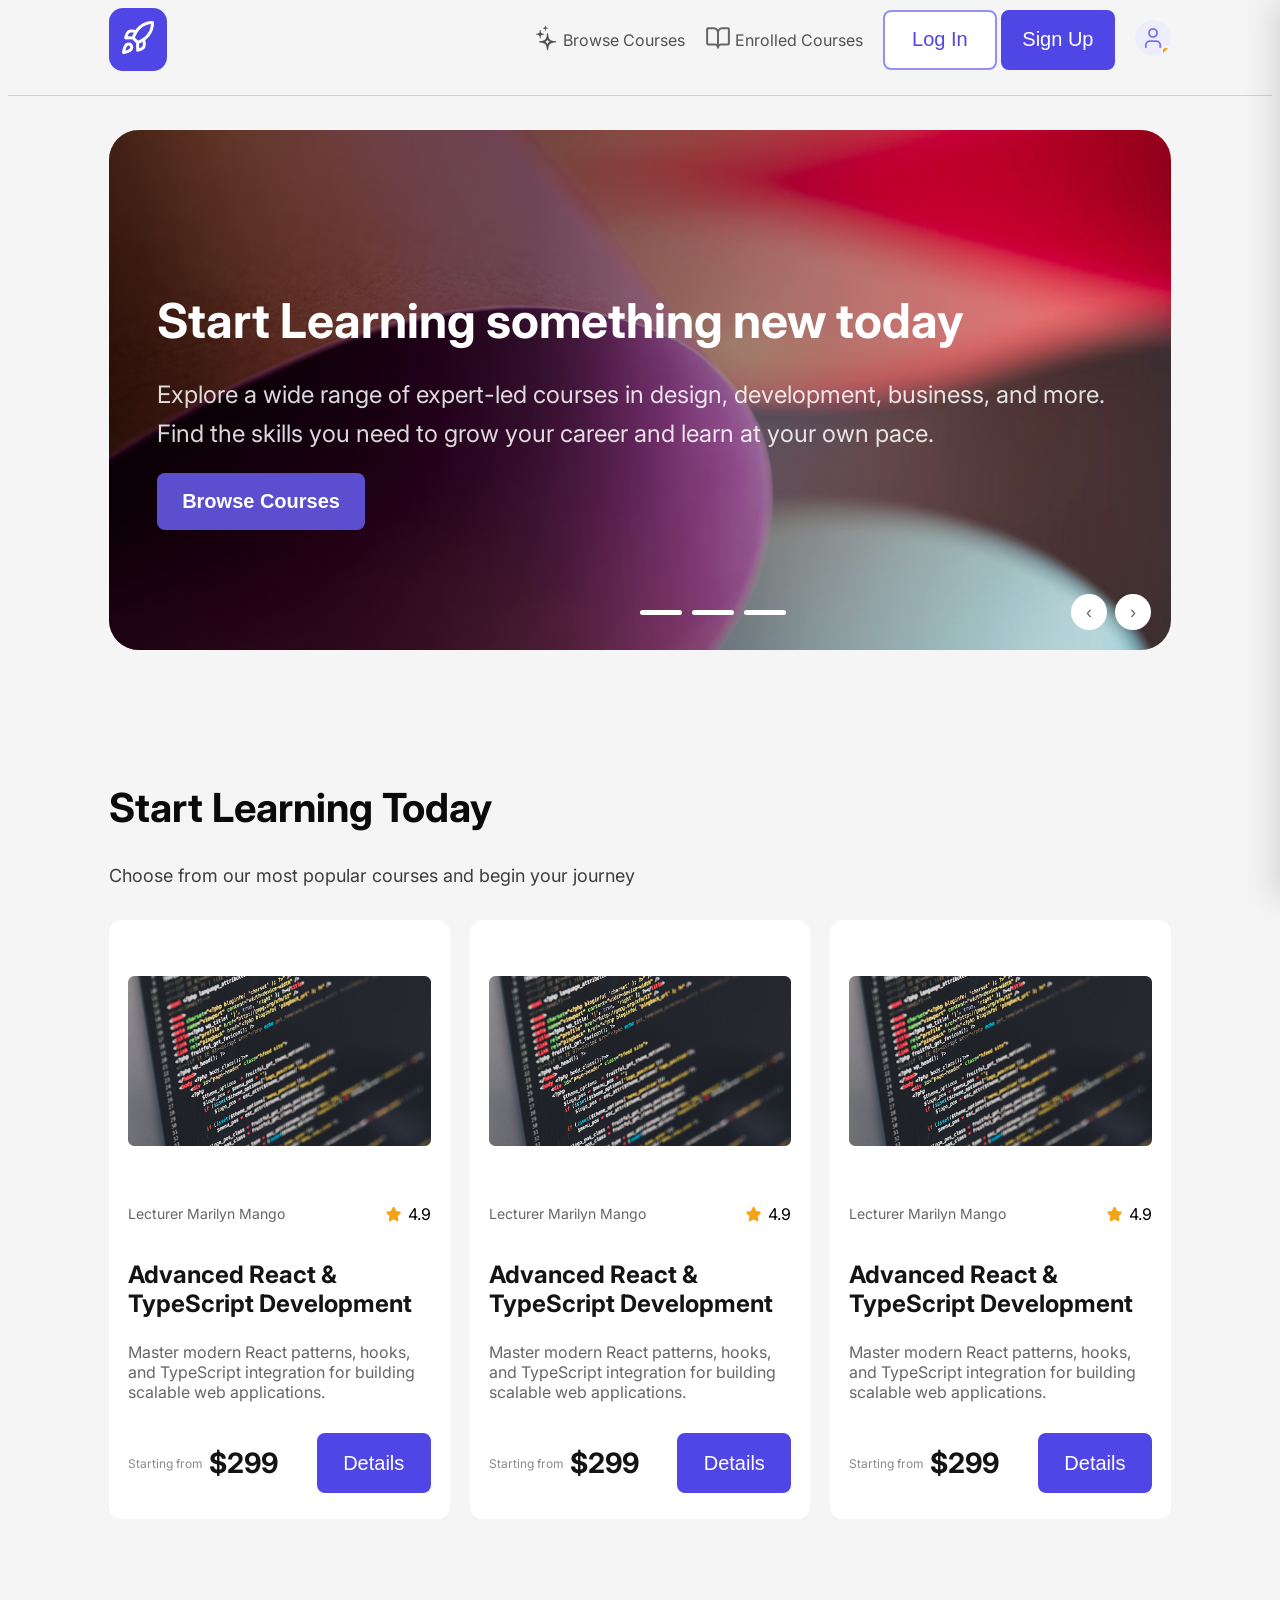
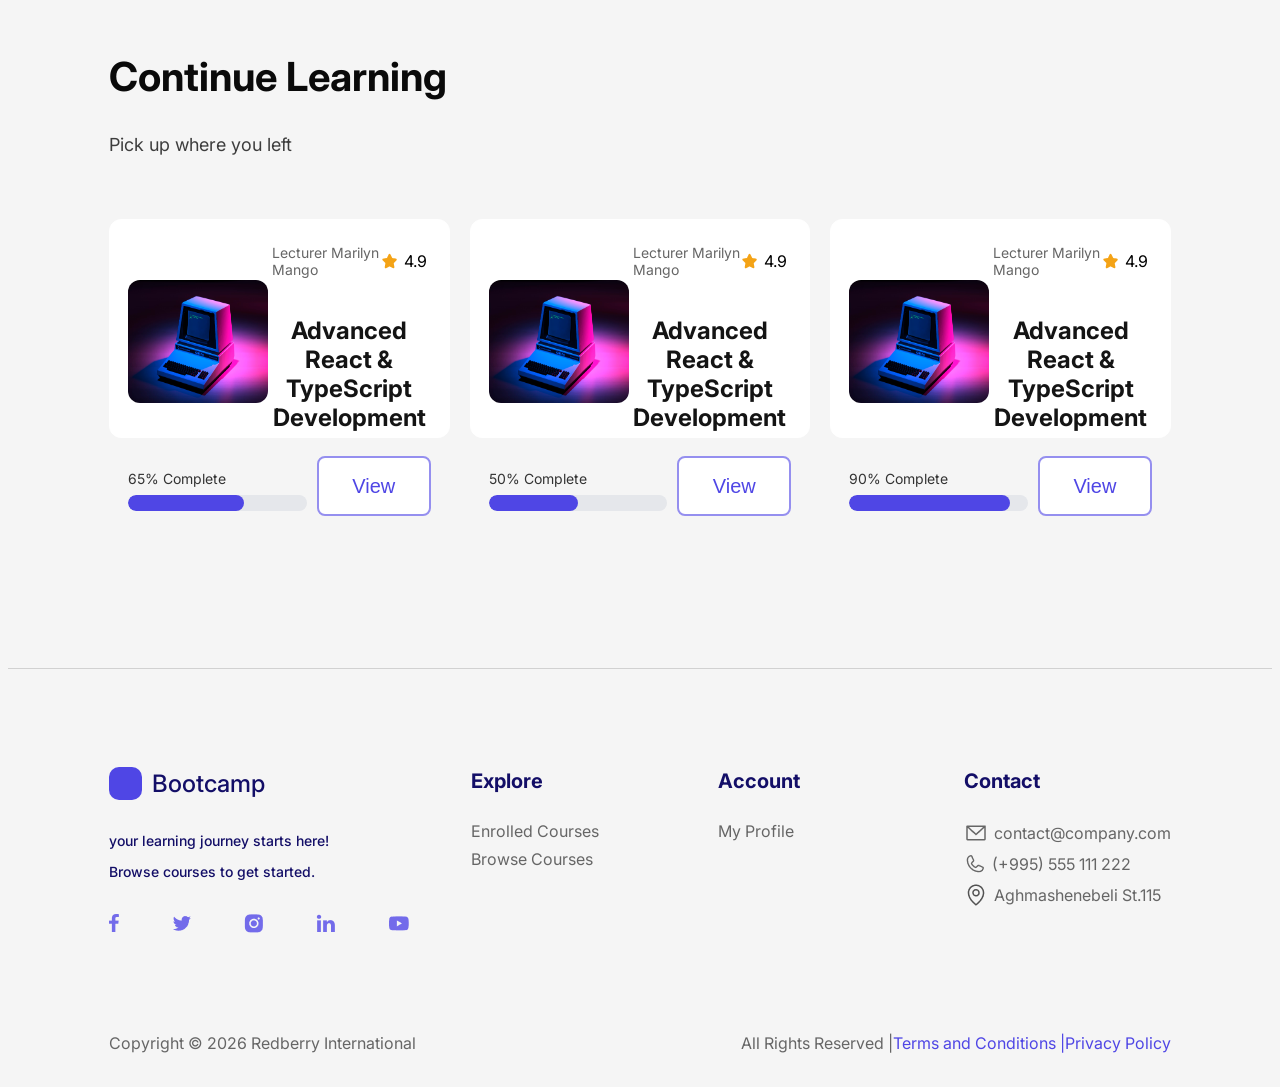
==== commit 0498f6d1: "updated css and JS" ====
--- a/index.html
+++ b/index.html
@@ -226,7 +226,7 @@
     </div>
 
     <!-- Sidebar - Enrolled Courses -->
-     <div class="sidebar-overlay" id="sidebarOverlay"></div>
+    <div class="sidebar-overlay" id="sidebarOverlay"></div>
      <aside class="right-sidebar" id="rightSidebar">
         <div class="sidebar-header">
             <h2>Enrolled Courses</h2>
@@ -368,7 +368,7 @@
                     </div>
 
                     <div class="slide">
-                        <div class="slide-bg" style="background-image: url('assets/slider-pic_1.png');"></div>
+                        <div class="slide-bg" style="background-image: url('assets/slider-pic-2.png');"></div>
                         <div class="slide-overlay"></div>
                         <div class="slide-content">
                             <h1 class="slide-title">Start Learning something new today</h1>
@@ -378,7 +378,7 @@
                     </div>
 
                     <div class="slide">
-                        <div class="slide-bg" style="background-image: url('assets/slider-pic_1.png');"></div>
+                        <div class="slide-bg" style="background-image: url('assets/slider-pic-3.png');"></div>
                         <div class="slide-overlay"></div>
                         <div class="slide-content">
                             <h1 class="slide-title">Start Learning something new today</h1>
--- a/style.css
+++ b/style.css
@@ -1,4 +1,8 @@
 @import url("https://fonts.googleapis.com/css2?family=Inter:ital,opsz,wght@0,14..32,100..900;1,14..32,100..900&family=Noto+Sans+Georgian:wght@100..900&family=Noto+Serif+Georgian:wght@100..900&family=Poppins:ital,wght@0,100;0,200;0,300;0,400;0,500;0,600;0,700;0,800;0,900;1,100;1,200;1,300;1,400;1,500;1,600;1,700;1,800;1,900&family=Quicksand:wght@300..700&display=swap");
+
+* {
+  box-sizing: border-box;
+}
 
 body {
   background-color: #f5f5f5;
@@ -12,7 +16,6 @@
 .page-header {
   width: 100%;
   border-bottom: 1px solid #d1d1d1;
-  padding-top: 24px;
   padding-bottom: 24px;
 }
 
@@ -23,6 +26,7 @@
   justify-content: space-between;
   align-items: center;
   width: 84%;
+  max-width: 1600px;
   margin: auto;
 }
 
@@ -110,6 +114,7 @@
 
 main {
   width: 84%;
+  max-width: 1600px;
   margin: auto;
 }
 
@@ -122,7 +127,7 @@
   border-radius: 30px;
   overflow: hidden;
   position: relative;
-  height: 420px;
+  height: 520px;
 }
 
 .slides {
@@ -270,14 +275,16 @@
 
 .course-cards-section {
   padding-bottom: 100px;
+  display: flex;
+  flex-direction: column;
 }
 
 .cards-wrapper {
-  overflow: hidden;
   width: 100%;
   display: flex;
   justify-content: space-between;
   gap: 20px;
+  padding-top: 90px;
 }
 
 .component-titles {
@@ -305,11 +312,11 @@
 }
 
 .image-wrapper img {
-  width: 90%;
+  width: 95%;
 }
 
 .rating {
-  width: 90%;
+  width: 95%;
   margin: auto;
   display: flex;
   justify-content: space-between;
@@ -323,20 +330,21 @@
 }
 
 .card-content {
-  width: 90%;
+  width: 95%;
   margin: auto;
 }
 
 .price-div {
   display: flex;
   align-items: center;
+  gap: 6px;
+}
+
+.card-footer {
+  width: 95%;
+  margin: auto;
+  display: flex;
   gap: 10px;
-}
-
-.card-footer {
-  width: 90%;
-  margin: auto;
-  display: flex;
   justify-content: space-between;
   align-items: center;
 }
@@ -358,7 +366,7 @@
 
 .price {
   color: #141414;
-  font-size: 32px;
+  font-size: 28px;
 }
 
 .card-title {
@@ -385,7 +393,8 @@
 
 .card-small {
   margin: 30px 0 30px 0;
-  width: 490px;
+  flex: 1;
+  min-width: 0;
   height: 219px;
   background-color: white;
   border-radius: 12px;
@@ -428,7 +437,8 @@
 }
 
 .progress {
-  width: 336px;
+  flex: 1;
+  min-width: 0;
 }
 
 .progress p {
@@ -459,6 +469,7 @@
   display: flex;
   justify-content: space-between;
   width: 84%;
+  max-width: 1600px;
   margin-left: auto;
   margin-right: auto;
 }
@@ -561,6 +572,7 @@
   display: flex;
   justify-content: space-between;
   width: 84%;
+  max-width: 1600px;
   margin: auto;
 }
 
@@ -1262,7 +1274,7 @@
 
 /* Empty state sidebar  */
 
-.btn-sidebar{
+.btn-sidebar {
   width: 175px;
   padding: 17px 25px 17px 25px;
   border-radius: 8px;
@@ -1311,8 +1323,9 @@
 
 /* Browse Page */
 
-.paths-div{
+.paths-div {
   width: 84%;
+  max-width: 1600px;
   margin: auto;
 }
 
@@ -1327,9 +1340,16 @@
   font-size: 18px;
 }
 
-.browse-path {
-  color: #736bea;
-  font-size: 18px;
+.link-path {
+  color: #666666;
+}
+
+.link-path:active {
+  color: #4537db;
+}
+
+.link-path.active {
+  color: #4537db;
 }
 
 .paths span {
@@ -1466,18 +1486,18 @@
 
 /* Cards Grid Section */
 
-.cards-grid-section{
+.cards-grid-section {
   width: 100%;
 }
 
-.cards-grid-header{
+.cards-grid-header {
   height: 50px;
   display: flex;
   justify-content: space-between;
   align-items: center;
 }
 
-.cards-grid-header p{
+.cards-grid-header p {
   color: #666666;
   font-size: 16px;
 }
@@ -1554,39 +1574,440 @@
   color: #4f46e5;
 }
 
-.browse-main{
+.browse-main {
   display: flex;
   gap: 70px;
 }
 
-.browse-card{
-  width: 370px;
+.browse-card {
+  width: 100%;
   height: fit-content;
   padding-bottom: 10px;
 }
 
-.instructor-name{
+.instructor-name {
   display: flex;
   gap: 10px;
-  color: #ADADAD;
-  align-items: center;
-}
-
-.browse-card-content h3{
+  color: #adadad;
+  align-items: center;
+}
+
+.browse-card-content h3 {
   font-size: 24px;
 }
 
-.browse-card .image-wrapper{
+.browse-card .image-wrapper {
   height: 180px;
   padding-bottom: 10px;
   padding-top: 10px;
 }
 
-.cards-grid{
+.cards-grid {
   display: grid;
   grid-template-columns: repeat(3, 1fr);
   gap: 18px;
   padding-top: 60px;
 }
 
-
+/* Course page */
+
+.course-main-wrapper {
+  display: flex;
+  justify-content: space-between;
+  align-items: center;
+  gap: 50px;
+}
+
+.course-left-wrapper {
+  width: 800px;
+  flex-shrink: 0;
+}
+
+.course-right-wrapper {
+  flex: 1;
+  min-width: 0;
+}
+
+.course-left-wrapper h1 {
+  font-size: 40px;
+}
+
+.course-img {
+  width: 800px;
+  height: 475px;
+}
+
+.course-info {
+  display: flex;
+  justify-content: space-between;
+  padding-top: 20px;
+  align-items: center;
+}
+
+.course-datetime {
+  display: flex;
+  gap: 20px;
+  align-items: center;
+}
+
+.course-datetime p {
+  display: flex;
+  align-items: center;
+  gap: 4px;
+}
+
+.course-datetime img {
+  width: 24px;
+  height: 24px;
+}
+
+.course-rating-category {
+  display: flex;
+  align-items: center;
+  gap: 10px;
+}
+
+.course-page-instructor {
+  padding: 0;
+  width: 170px;
+  height: 46px;
+  font-size: 16px;
+}
+
+.course-description-wrapper p {
+  font-size: 16px;
+  color: #525252;
+  font-weight: 500;
+}
+
+.course-description-wrapper h3 {
+  color: #8a8a8a;
+  font-weight: 600;
+  font-size: 20px;
+}
+/* Course Page right side */
+
+.enroll-section {
+  max-width: 540px;
+  margin: 0 auto;
+}
+
+.selector-box {
+  margin-bottom: 22px;
+}
+
+.dropdown-item {
+  border-bottom: 1px solid #ececf1;
+  padding-bottom: 12px;
+}
+
+.dropdown-header {
+  width: 100%;
+  background: transparent;
+  border: none;
+  padding: 10px 10px 16px;
+  display: flex;
+  align-items: center;
+  justify-content: space-between;
+  cursor: pointer;
+}
+
+.dropdown-title-wrap {
+  display: flex;
+  align-items: center;
+  gap: 12px;
+}
+
+.step-circle {
+  width: 24px;
+  height: 24px;
+  border: 2px solid #1b197b;
+  border-radius: 50%;
+  display: inline-flex;
+  align-items: center;
+  justify-content: center;
+  font-size: 13px;
+  font-weight: 700;
+  color: #1b197b;
+}
+
+.dropdown-header h3 {
+  margin: 0;
+  font-size: 20px;
+  font-weight: 700;
+  color: #1b197b;
+}
+
+.chevron {
+  font-size: 24px;
+  color: #6f6f7a;
+  transition: transform 0.25s ease;
+}
+
+.dropdown-content {
+  display: none;
+  padding-bottom: 18px;
+}
+
+.dropdown-item.open .dropdown-content {
+  display: block;
+}
+
+.dropdown-item.open .chevron {
+  transform: rotate(180deg);
+}
+
+.options-grid {
+  display: grid;
+  gap: 12px;
+}
+
+.schedule-grid {
+  grid-template-columns: repeat(4, 1fr);
+}
+
+.time-grid {
+  grid-template-columns: repeat(3, 1fr);
+}
+
+.session-grid {
+  grid-template-columns: repeat(3, 1fr);
+}
+
+.option-card {
+  background: #fff;
+  border: 1px solid #d8d8de;
+  border-radius: 14px;
+  min-height: 86px;
+  padding: 18px 12px;
+  cursor: pointer;
+  transition: 0.2s ease;
+  text-align: center;
+  display: flex;
+  flex-direction: column;
+  justify-content: center;
+  position: relative;
+}
+
+.option-card:hover:not(.disabled) {
+  border-color: #8f86ff;
+  box-shadow: 0 6px 16px rgba(79, 70, 229, 0.08);
+}
+
+.option-card.selected {
+  border: 2px solid #7c6cff;
+  box-shadow: 0 0 0 3px rgba(124, 108, 255, 0.12);
+}
+
+.option-card.disabled {
+  background: #f4f4f6;
+  color: #b8b8bf;
+  cursor: not-allowed;
+}
+
+.option-main {
+  font-size: 16px;
+  font-weight: 700;
+  color: #2a2a2a;
+}
+
+.option-card.disabled .option-main,
+.option-card.disabled .option-sub,
+.option-card.disabled .session-price {
+  color: #c5c5cb;
+}
+
+.option-sub {
+  margin-top: 6px;
+  font-size: 13px;
+  color: #7b7b85;
+}
+
+.option-card-horizontal {
+  min-height: 72px;
+  text-align: left;
+  align-items: flex-start;
+}
+
+.option-text {
+  display: flex;
+  flex-direction: column;
+}
+
+.session-card {
+  min-height: 170px;
+  padding-top: 20px;
+  padding-bottom: 16px;
+}
+
+.session-icon {
+  font-size: 22px;
+  margin-bottom: 10px;
+  color: #555;
+}
+
+.session-price {
+  margin-top: 10px;
+  font-size: 18px;
+  font-weight: 700;
+  color: #6558ff;
+}
+
+.session-price.included {
+  color: #6558ff;
+}
+
+.seat-text {
+  margin-top: 12px;
+  font-size: 12px;
+  color: #666;
+  min-height: 18px;
+}
+
+.seat-text.warning {
+  color: #f0a020;
+  font-weight: 500;
+}
+
+.seat-text.no-seats {
+  color: #444;
+  font-weight: 500;
+}
+
+.price-box {
+  background: #fff;
+  border-radius: 16px;
+  padding: 28px;
+  margin-bottom: 14px;
+}
+
+.price-top {
+  display: flex;
+  justify-content: space-between;
+  align-items: flex-start;
+  margin-bottom: 28px;
+}
+
+.price-top h4 {
+  margin: 0;
+  font-size: 18px;
+  color: #8a8a92;
+}
+
+.total-price {
+  font-size: 28px;
+  font-weight: 800;
+  color: #2a2a2a;
+}
+
+.price-lines {
+  margin-bottom: 26px;
+}
+
+.price-line {
+  display: flex;
+  justify-content: space-between;
+  align-items: center;
+  margin-bottom: 14px;
+  color: #75757d;
+  font-size: 18px;
+}
+
+.enroll-btn {
+  width: 100%;
+  height: 58px;
+  border: none;
+  border-radius: 14px;
+  background: #e3defb;
+  color: #a9a1ef;
+  font-size: 18px;
+  font-weight: 700;
+  cursor: not-allowed;
+  transition: 0.2s ease;
+}
+
+.enroll-btn.enabled {
+  background: #6558ff;
+  color: #fff;
+  cursor: pointer;
+}
+
+.enroll-btn.enabled:hover {
+  transform: translateY(-1px);
+  box-shadow: 0 8px 20px rgba(101, 88, 255, 0.18);
+}
+
+.profile-alert {
+  background: #fff;
+  border: 1px solid #dcdce6;
+  border-radius: 14px;
+  padding: 18px 18px;
+  display: flex;
+  justify-content: space-between;
+  gap: 16px;
+  align-items: center;
+}
+
+.alert-left {
+  display: flex;
+  gap: 12px;
+  align-items: flex-start;
+}
+
+.alert-icon {
+  color: #f0a020;
+  font-size: 18px;
+  line-height: 1;
+  margin-top: 2px;
+}
+
+.profile-alert h5 {
+  margin: 0 0 6px;
+  font-size: 16px;
+}
+
+.profile-alert p {
+  margin: 0;
+  color: #8a8a92;
+  font-size: 14px;
+  line-height: 1.4;
+}
+
+.complete-btn {
+  border: 1px solid #b6afff;
+  color: #6558ff;
+  background: #f8f7ff;
+  border-radius: 12px;
+  padding: 12px 18px;
+  cursor: pointer;
+  font-size: 16px;
+  white-space: nowrap;
+}
+
+.complete-btn:hover {
+  background: #efedff;
+}
+
+@media (max-width: 768px) {
+  .schedule-grid {
+    grid-template-columns: repeat(2, 1fr);
+  }
+
+  .time-grid,
+  .session-grid {
+    grid-template-columns: 1fr;
+  }
+
+  .price-box {
+    padding: 20px;
+  }
+
+  .profile-alert {
+    flex-direction: column;
+    align-items: stretch;
+  }
+
+  .complete-btn {
+    width: 100%;
+  }
+}
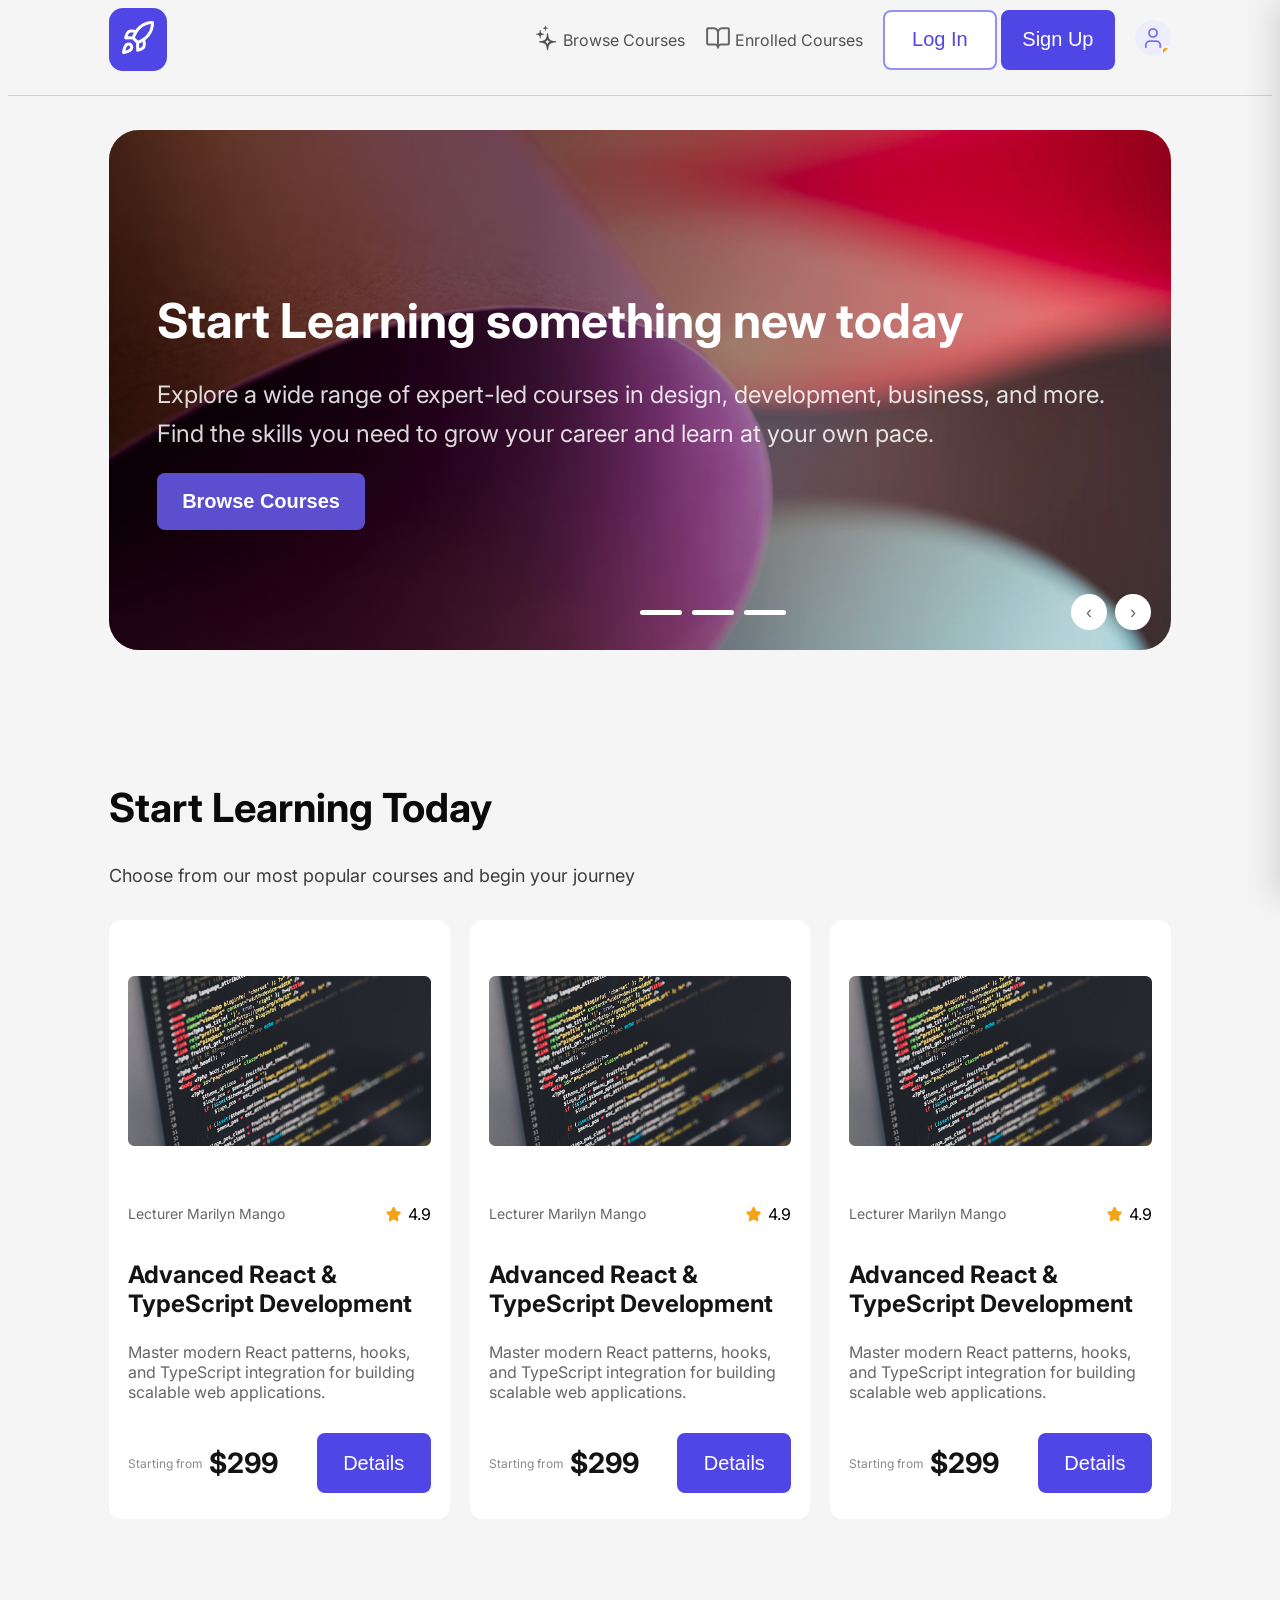
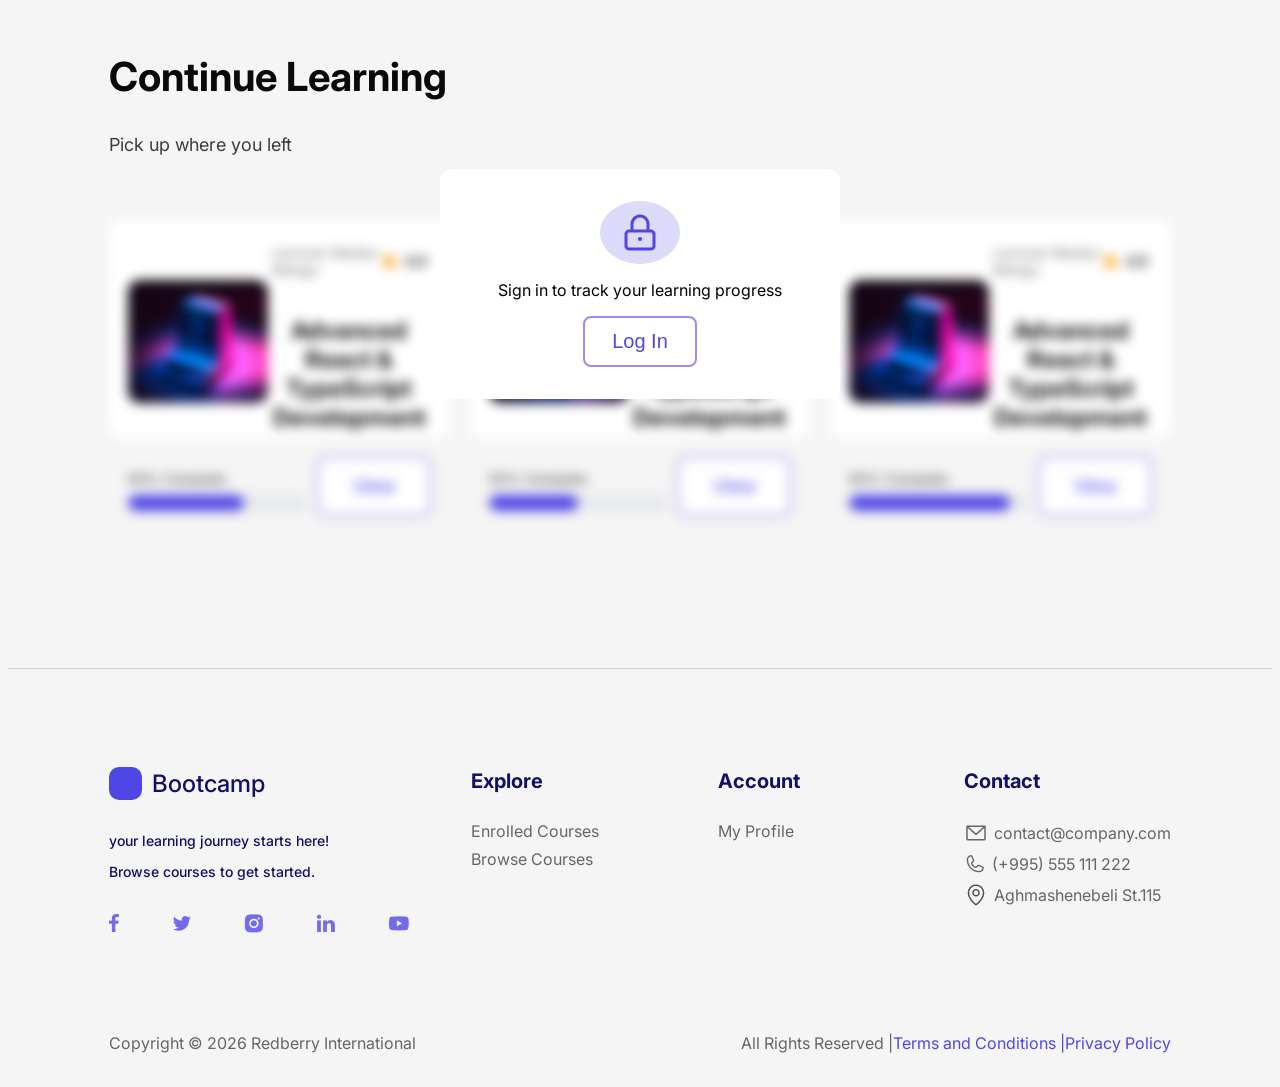
==== commit 1cf0fcec: "added locked course cards" ====
--- a/index.html
+++ b/index.html
@@ -491,88 +491,100 @@
                 <p>Pick up where you left</p>
             </div>
 
-            <div class="cards-wrapper">
-                <div class="card-small card">
-                    <div class="small-card-top">
-                        <div class="card-small-img">
-                            <img src="./assets/15d2add9f18fc16388ceb80abb81b0a2e0f7949b.png" alt="">
-                        </div>
-                        <div class="small-card-content">
-                            <div class="rating">
-                                <p>Lecturer Marilyn Mango</p>
-                                <span><img src="./assets/star_icon.png" alt="">4.9</span>
-                            </div>
-
-                            <div class="card-title-div">
-                                <h3 class="card-title">Advanced React & TypeScript Development</h3>
-                            </div>
-                        </div>
-                    </div>
-                    
-                    <div class="card-progress-wrapper">
-                        <div class="progress">
-                            <p><span id="progressText">65%</span> Complete</p>
-                            <div class="progress-track">
-                                <div class="progress-bar" data-progress="65"></div>
-                            </div>
-                        </div>
-                        <button class="btn btn-light">View</button>
-                    </div>
-                </div>
-
-                <div class="card-small card">
-                    <div class="small-card-top">
-                        <div class="card-small-img">
-                            <img src="./assets/15d2add9f18fc16388ceb80abb81b0a2e0f7949b.png" alt="">
-                        </div>
-                        <div class="small-card-content">
-                            <div class="rating">
-                                <p>Lecturer Marilyn Mango</p>
-                                <span><img src="./assets/star_icon.png" alt="">4.9</span>
-                            </div>
-
-                            <div class="card-title-div">
-                                <h3 class="card-title">Advanced React & TypeScript Development</h3>
-                            </div>
-                        </div>
-                    </div>
-                    
-                    <div class="card-progress-wrapper">
-                        <div class="progress">
-                            <p><span id="progressText">50%</span> Complete</p>
-                            <div class="progress-track">
-                                <div class="progress-bar" data-progress="50"></div>
-                            </div>
-                        </div>
-                        <button class="btn btn-light">View</button>
-                    </div>
-                </div>
-
-                <div class="card-small card">
-                    <div class="small-card-top">
-                        <div class="card-small-img">
-                            <img src="./assets/15d2add9f18fc16388ceb80abb81b0a2e0f7949b.png" alt="">
-                        </div>
-                        <div class="small-card-content">
-                            <div class="rating">
-                                <p>Lecturer Marilyn Mango</p>
-                                <span><img src="./assets/star_icon.png" alt="">4.9</span>
-                            </div>
-
-                            <div class="card-title-div">
-                                <h3 class="card-title">Advanced React & TypeScript Development</h3>
-                            </div>
-                        </div>
-                    </div>
-                    
-                    <div class="card-progress-wrapper">
-                        <div class="progress">
-                            <p><span id="progressText">90%</span> Complete</p>
-                            <div class="progress-track">
-                                <div class="progress-bar" data-progress="90"></div>
-                            </div>
-                        </div>
-                        <button class="btn btn-light">View</button>
+            <div class="cards-small-wrapper not-auth">
+                <div class="cards-wrapper">
+                    <div class="card-small card">
+                        <div class="small-card-top">
+                            <div class="card-small-img">
+                                <img src="./assets/15d2add9f18fc16388ceb80abb81b0a2e0f7949b.png" alt="">
+                            </div>
+                            <div class="small-card-content">
+                                <div class="rating">
+                                    <p>Lecturer Marilyn Mango</p>
+                                    <span><img src="./assets/star_icon.png" alt="">4.9</span>
+                                </div>
+
+                                <div class="card-title-div">
+                                    <h3 class="card-title">Advanced React & TypeScript Development</h3>
+                                </div>
+                            </div>
+                        </div>
+                        
+                        <div class="card-progress-wrapper">
+                            <div class="progress">
+                                <p><span id="progressText">65%</span> Complete</p>
+                                <div class="progress-track">
+                                    <div class="progress-bar" data-progress="65"></div>
+                                </div>
+                            </div>
+                            <button class="btn btn-light">View</button>
+                        </div>
+                    </div>
+
+                    <div class="card-small card">
+                        <div class="small-card-top">
+                            <div class="card-small-img">
+                                <img src="./assets/15d2add9f18fc16388ceb80abb81b0a2e0f7949b.png" alt="">
+                            </div>
+                            <div class="small-card-content">
+                                <div class="rating">
+                                    <p>Lecturer Marilyn Mango</p>
+                                    <span><img src="./assets/star_icon.png" alt="">4.9</span>
+                                </div>
+
+                                <div class="card-title-div">
+                                    <h3 class="card-title">Advanced React & TypeScript Development</h3>
+                                </div>
+                            </div>
+                        </div>
+                        
+                        <div class="card-progress-wrapper">
+                            <div class="progress">
+                                <p><span id="progressText">50%</span> Complete</p>
+                                <div class="progress-track">
+                                    <div class="progress-bar" data-progress="50"></div>
+                                </div>
+                            </div>
+                            <button class="btn btn-light">View</button>
+                        </div>
+                    </div>
+
+                    <div class="card-small card">
+                        <div class="small-card-top">
+                            <div class="card-small-img">
+                                <img src="./assets/15d2add9f18fc16388ceb80abb81b0a2e0f7949b.png" alt="">
+                            </div>
+                            <div class="small-card-content">
+                                <div class="rating">
+                                    <p>Lecturer Marilyn Mango</p>
+                                    <span><img src="./assets/star_icon.png" alt="">4.9</span>
+                                </div>
+
+                                <div class="card-title-div">
+                                    <h3 class="card-title">Advanced React & TypeScript Development</h3>
+                                </div>
+                            </div>
+                        </div>
+                        
+                        <div class="card-progress-wrapper">
+                            <div class="progress">
+                                <p><span id="progressText">90%</span> Complete</p>
+                                <div class="progress-track">
+                                    <div class="progress-bar" data-progress="90"></div>
+                                </div>
+                            </div>
+                            <button class="btn btn-light">View</button>
+                        </div>
+                    </div>
+                </div>
+
+                <div class="blur-overlay">
+                    <div class="blur-box">
+                        <div class="lock">
+                            <img src="./assets/Lock.png" alt="">
+                        </div>
+                        <p>Sign in to track your learning progress</p>
+                        <button class="btn btn-light open-btn" id="openModal">Log In</button>
                     </div>
                 </div>
             </div>
--- a/style.css
+++ b/style.css
@@ -2011,3 +2011,43 @@
     width: 100%;
   }
 }
+
+.cards-small-wrapper{
+  position: relative;
+}
+
+.cards-small-wrapper.not-auth .cards-wrapper{
+  filter: blur(6px);
+  pointer-events: none;
+  user-select: none;
+}
+
+.blur-overlay{
+  position: absolute;
+  inset: 0;
+  display: flex;
+  justify-content: center;
+  align-items: center;
+}
+
+.blur-box{
+  display: flex;
+  flex-direction: column;
+  background-color: #ffffff;
+  justify-content: center;
+  align-items: center;
+  width: 400px;
+  height: 230px;
+  padding: 32px 56px 32px 56px;
+  border-radius: 12px;
+}
+
+.lock{
+  display: flex;
+  justify-content: center;
+  align-items: center;
+  width: 80px;
+  height: 90px;
+  background-color: #DDDBFA;
+  border-radius: 50%;
+}
